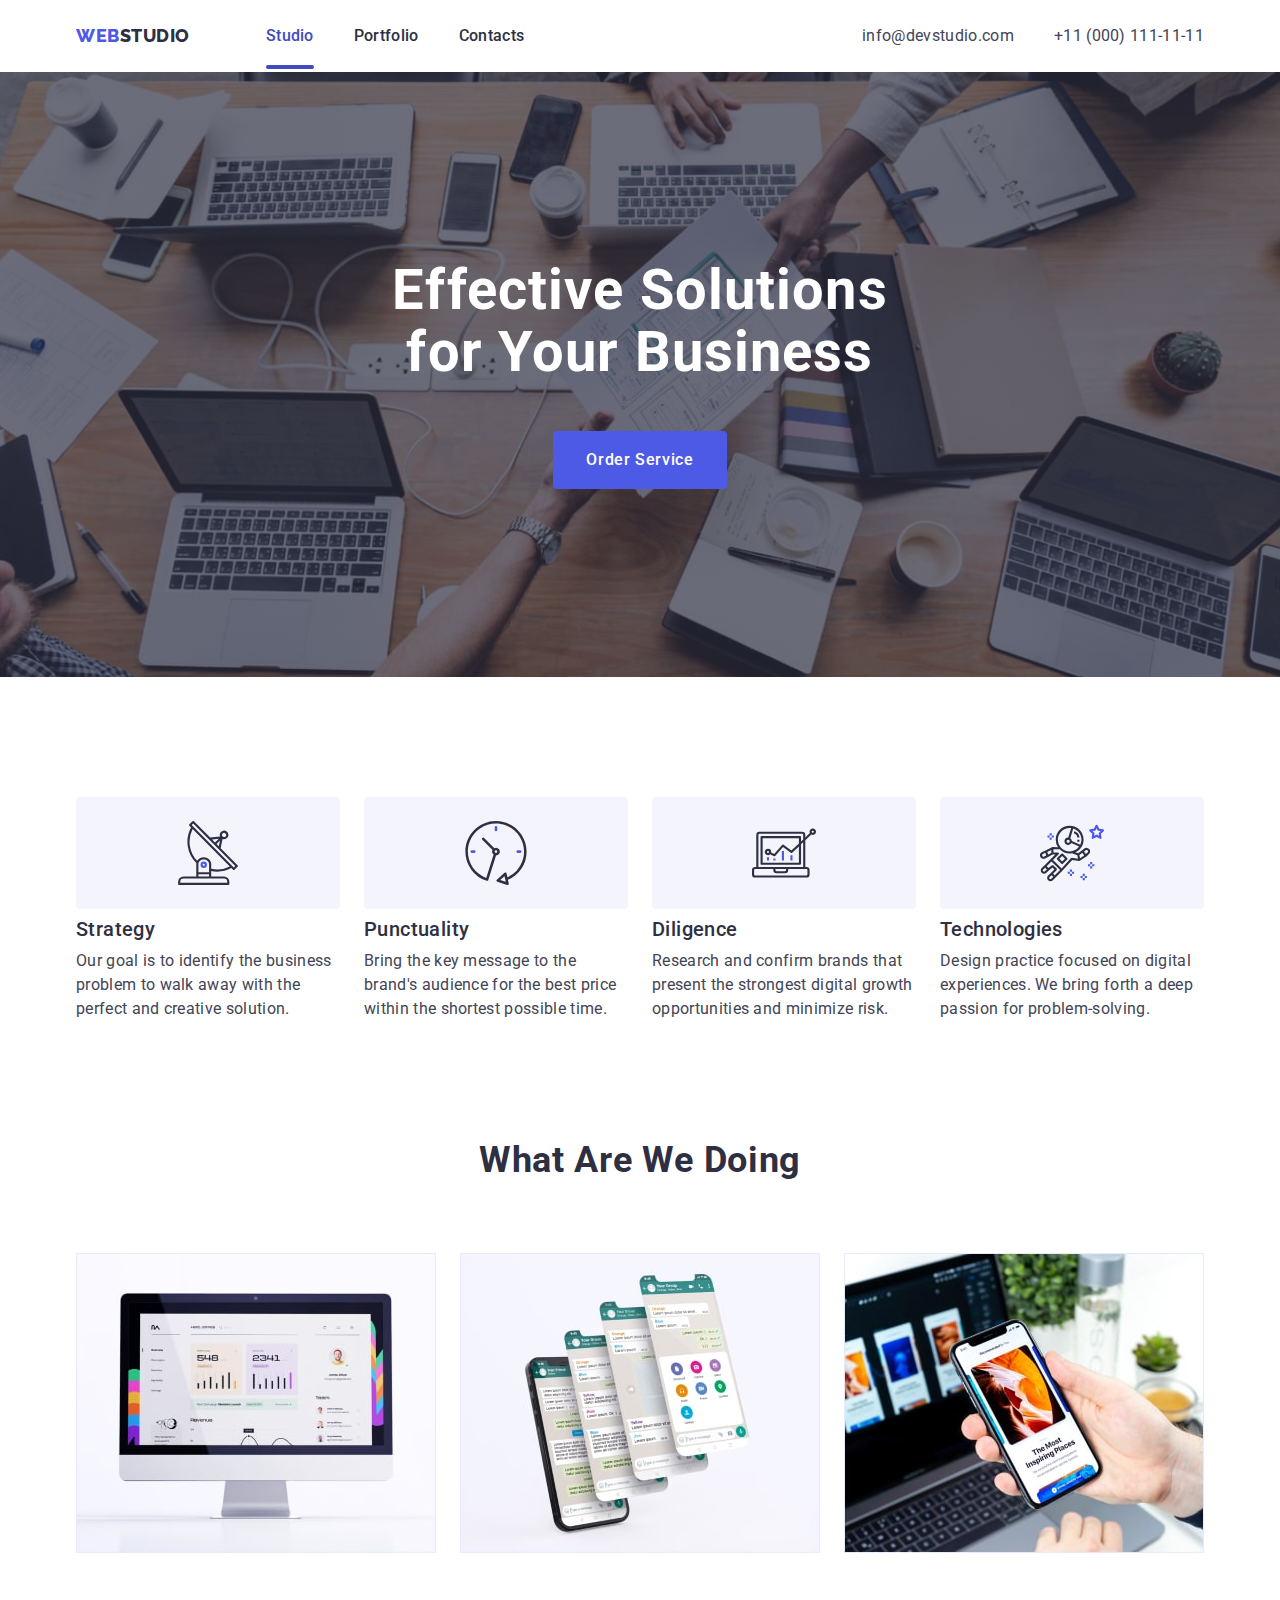
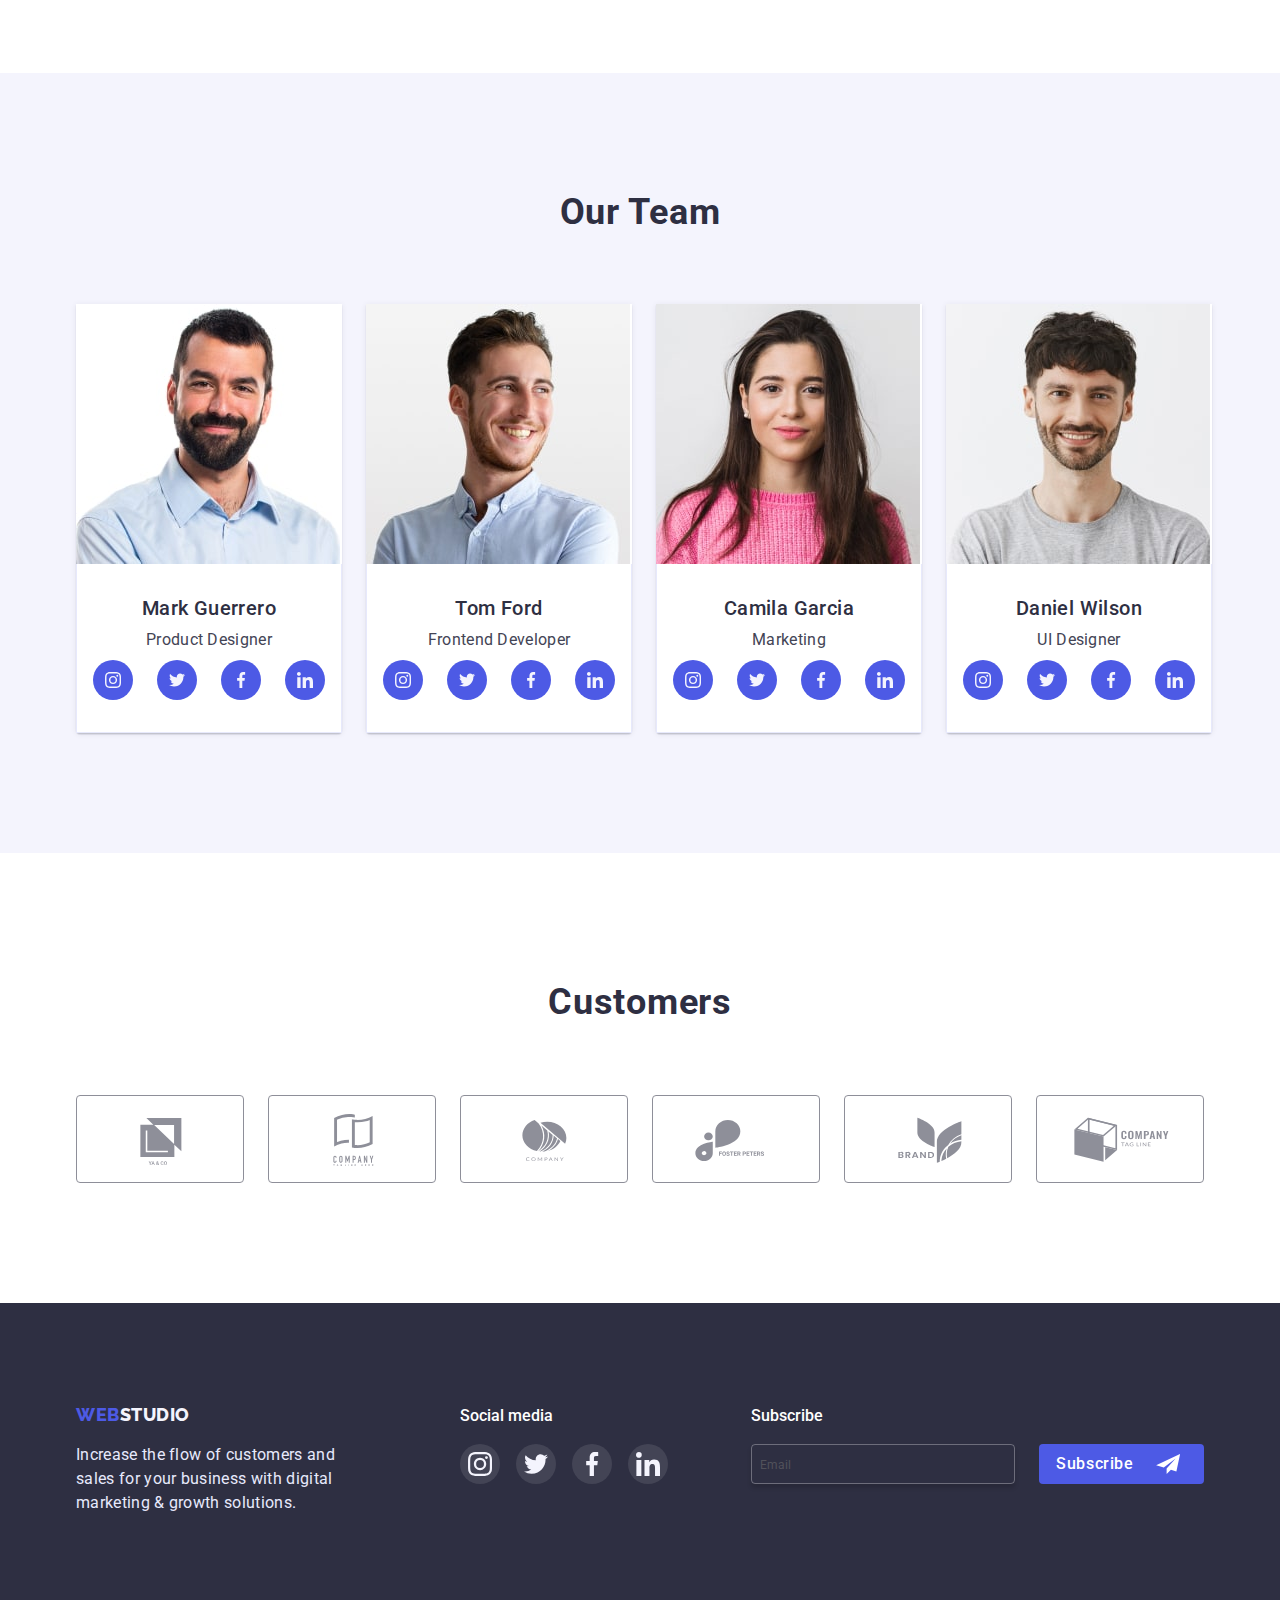
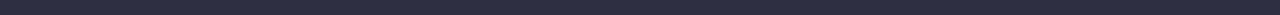
==== index.html @ d361cf0e "changes" ====
<!DOCTYPE html>
<html lang="en">
  <head>
    <meta charset="UTF-8" />
    <meta http-equiv="X-UA-Compatible" content="IE=edge" />
    <meta name="viewport" content="width=device-width, initial-scale=1.0" />
    <title>WEBSTUDIO</title>
    <link rel="preconnect" href="https://fonts.googleapis.com" />
    <link rel="preconnect" href="https://fonts.gstatic.com" crossorigin />
    <link
      href="https://fonts.googleapis.com/css2?family=Raleway:wght@800&family=Roboto:wght@400;500;700;900&display=swap"
      rel="stylesheet"
    />
    <link
      rel="stylesheet"
      href="https://cdnjs.cloudflare.com/ajax/libs/modern-normalize/1.1.0/modern-normalize.min.css"
    />
    <link rel="stylesheet" href="./css/styles.css" />
  </head>
  <body>
    <!-- Header -->
    <header class="header">
      <div class="container flexnav">
        <nav class="navigation flexnav">
          <a href="./index.html" class="logo link"
            >Web<span class="accent-head"> STUDIO</span></a
          >
          <ul class="header-list list flexnav">
            <li><a href="" class="nav-link link curent">Studio</a></li>
            <li>
              <a href="./portfolio.html" class="nav-link link">Portfolio</a>
            </li>
            <li><a href="" class="nav-link link">Contacts</a></li>
          </ul>
        </nav>
        <address class="adress">
          <ul class="adress-list list flexnav">
            <li>
              <a href="mailto:info@devstudio.com" class="adress-link link"
                >info@devstudio.com</a
              >
            </li>
            <li>
              <a href="tel:+110001111111" class="adress-link link"
                >+11 (000) 111-11-11</a
              >
            </li>
          </ul>
        </address>
      </div>
    </header>
    <main>
      <!-- Section 1 -->
      <section class="hero-section">
        <div class="container">
          <h1 class="hero-title">Effective Solutions for Your Business</h1>
          <button type="button" class="button" data-modal-open>
            Order Service
          </button>
        </div>
      </section>
      <!-- Section 2 -->
      <section class="feature-section">
        <div class="container">
          <h2 class="visually-hidden">Principles</h2>
          <ul class="list features-list">
            <li class="feature-items">
              <div class="feauter-item-box">
                <svg class="feature-icon" width="64" height="64">
                  <use href="./images/icons-set.svg#icon-antenna-1"></use>
                </svg>
              </div>
              <h3 class="title">Strategy</h3>
              <p class="main-text">
                Our goal is to identify the business problem to walk away with
                the perfect and creative solution.
              </p>
            </li>
            <li class="feature-items">
              <div class="feauter-item-box">
                <svg class="feature-icon" width="64" height="64">
                  <use href="./images/icons-set.svg#icon-clock-1"></use>
                </svg>
              </div>
              <h3 class="title">Punctuality</h3>
              <p class="main-text">
                Bring the key message to the brand's audience for the best price
                within the shortest possible time.
              </p>
            </li>
            <li class="feature-items">
              <div class="feauter-item-box">
                <svg class="feature-icon" width="64" height="64">
                  <use href="./images/icons-set.svg#icon-diagram-1"></use>
                </svg>
              </div>
              <h3 class="title">Diligence</h3>
              <p class="main-text">
                Research and confirm brands that present the strongest digital
                growth opportunities and minimize risk.
              </p>
            </li>
            <li class="feature-items">
              <div class="feauter-item-box">
                <svg class="feature-icon" width="64" height="64">
                  <use href="./images/icons-set.svg#icon-astronaut-1"></use>
                </svg>
              </div>
              <h3 class="title">Technologies</h3>
              <p class="main-text">
                Design practice focused on digital experiences. We bring forth a
                deep passion for problem-solving.
              </p>
            </li>
          </ul>
        </div>
      </section>
      <!-- Section 3 -->
      <section class="doing-section">
        <div class="container">
          <h2 class="section-title">What are we doing</h2>
          <ul class="list doing">
            <li class="doing-items">
              <img src="./images/img-1-min.jpg" alt="Example-1" width="360" />
            </li>
            <li class="doing-items">
              <img src="./images/img-2-min.jpg" alt="Example-2" width="360" />
            </li>
            <li class="doing-items">
              <img src="./images/img-3-min.jpg" alt="Example-3" width="360" />
            </li>
          </ul>
        </div>
      </section>
      <!-- Section 4 -->
      <section class="our-team-section">
        <div class="container">
          <h2 class="section-title">Our Team</h2>
          <ul class="list our-team">
            <li class="our-team-list">
              <img
                src="./images/img-4-min.jpg"
                alt="Person-1"
                width="264"
                height="260"
              />
              <div class="cards-same">
                <h3 class="our-team-title">Mark Guerrero</h3>
                <p class="our-team-text">Product Designer</p>
                <ul class="our-soc-list list">
                  <li class="our-soc-item">
                    <a href="" class="our-soc-link link"
                      ><svg class="our-soc-icon" width="16" height="16">
                        <use
                          href="./images/icons.svg#icon-instagram"
                        ></use></svg
                    ></a>
                  </li>
                  <li class="our-soc-item">
                    <a href="" class="our-soc-link link"
                      ><svg class="our-soc-icon" width="16" height="16">
                        <use href="./images/icons.svg#icon-twitter"></use></svg
                    ></a>
                  </li>
                  <li class="our-soc-item">
                    <a href="" class="our-soc-link link"
                      ><svg class="our-soc-icon" width="16" height="16">
                        <use href="./images/icons.svg#icon-facebook"></use></svg
                    ></a>
                  </li>
                  <li class="our-soc-item">
                    <a href="" class="our-soc-link link"
                      ><svg class="our-soc-icon" width="16" height="16">
                        <use href="./images/icons.svg#icon-linkedin"></use></svg
                    ></a>
                  </li>
                </ul>
              </div>
            </li>
            <li class="our-team-list">
              <img
                src="./images/img-5-min.jpg"
                alt="Person-2"
                width="264"
                height="260"
              />
              <div class="cards-same">
                <h3 class="our-team-title">Tom Ford</h3>
                <p class="our-team-text">Frontend Developer</p>
                <ul class="our-soc-list list">
                  <li class="our-soc-item">
                    <a href="" class="our-soc-link link"
                      ><svg class="our-soc-icon" width="16" height="16">
                        <use
                          href="./images/icons.svg#icon-instagram"
                        ></use></svg
                    ></a>
                  </li>
                  <li class="our-soc-item">
                    <a href="" class="our-soc-link link"
                      ><svg class="our-soc-icon" width="16" height="16">
                        <use href="./images/icons.svg#icon-twitter"></use></svg
                    ></a>
                  </li>
                  <li class="our-soc-item">
                    <a href="" class="our-soc-link link"
                      ><svg class="our-soc-icon" width="16" height="16">
                        <use href="./images/icons.svg#icon-facebook"></use></svg
                    ></a>
                  </li>
                  <li class="our-soc-item">
                    <a href="" class="our-soc-link link"
                      ><svg class="our-soc-icon" width="16" height="16">
                        <use href="./images/icons.svg#icon-linkedin"></use></svg
                    ></a>
                  </li>
                </ul>
              </div>
            </li>
            <li class="our-team-list">
              <img
                src="./images/img-6-min.jpg"
                alt="Person-3"
                width="264"
                height="260"
              />
              <div class="cards-same">
                <h3 class="our-team-title">Camila Garcia</h3>
                <p class="our-team-text">Marketing</p>
                <ul class="our-soc-list list">
                  <li class="our-soc-item">
                    <a href="" class="our-soc-link link"
                      ><svg class="our-soc-icon" width="16" height="16">
                        <use
                          href="./images/icons.svg#icon-instagram"
                        ></use></svg
                    ></a>
                  </li>
                  <li class="our-soc-item">
                    <a href="" class="our-soc-link link"
                      ><svg class="our-soc-icon" width="16" height="16">
                        <use href="./images/icons.svg#icon-twitter"></use></svg
                    ></a>
                  </li>
                  <li class="our-soc-item">
                    <a href="" class="our-soc-link link"
                      ><svg class="our-soc-icon" width="16" height="16">
                        <use href="./images/icons.svg#icon-facebook"></use></svg
                    ></a>
                  </li>
                  <li class="our-soc-item">
                    <a href="" class="our-soc-link link"
                      ><svg class="our-soc-icon" width="16" height="16">
                        <use href="./images/icons.svg#icon-linkedin"></use></svg
                    ></a>
                  </li>
                </ul>
              </div>
            </li>
            <li class="our-team-list">
              <img
                src="./images/img-7-min.jpg"
                alt="Person-4"
                width="264"
                height="260"
              />
              <div class="cards-same">
                <h3 class="our-team-title">Daniel Wilson</h3>
                <p class="our-team-text">UI Designer</p>
                <ul class="our-soc-list list">
                  <li class="our-soc-item">
                    <a href="" class="our-soc-link link"
                      ><svg class="our-soc-icon" width="16" height="16">
                        <use
                          href="./images/icons.svg#icon-instagram"
                        ></use></svg
                    ></a>
                  </li>
                  <li class="our-soc-item">
                    <a href="" class="our-soc-link link"
                      ><svg class="our-soc-icon" width="16" height="16">
                        <use href="./images/icons.svg#icon-twitter"></use></svg
                    ></a>
                  </li>
                  <li class="our-soc-item">
                    <a href="" class="our-soc-link link"
                      ><svg class="our-soc-icon" width="16" height="16">
                        <use href="./images/icons.svg#icon-facebook"></use></svg
                    ></a>
                  </li>
                  <li class="our-soc-item">
                    <a href="" class="our-soc-link link"
                      ><svg class="our-soc-icon" width="16" height="16">
                        <use href="./images/icons.svg#icon-linkedin"></use></svg
                    ></a>
                  </li>
                </ul>
              </div>
            </li>
          </ul>
        </div>
      </section>
      <!-- Section 5 -->
      <section class="customers-section">
        <div class="container">
          <h2 class="section-title">Customers</h2>
          <ul class="custom-list list">
            <li class="custom-item">
              <a href="" class="custom-link link">
                <svg class="custom-icon" width="104" height="56">
                  <use href="./images/customers.svg#icon-client1"></use>
                </svg>
              </a>
            </li>
            <li class="custom-item">
              <a href="" class="custom-link link">
                <svg class="custom-icon" width="104" height="56">
                  <use href="./images/customers.svg#icon-client2"></use>
                </svg>
              </a>
            </li>
            <li class="custom-item">
              <a href="" class="custom-link link">
                <svg class="custom-icon" width="104" height="56">
                  <use href="./images/customers.svg#icon-client3"></use>
                </svg>
              </a>
            </li>
            <li class="custom-item">
              <a href="" class="custom-link link">
                <svg class="custom-icon" width="104" height="56">
                  <use href="./images/customers.svg#icon-client4"></use>
                </svg>
              </a>
            </li>
            <li class="custom-item">
              <a href="" class="custom-link link">
                <svg class="custom-icon" width="104" height="56">
                  <use href="./images/customers.svg#icon-client5"></use>
                </svg>
              </a>
            </li>
            <li class="custom-item">
              <a href="" class="custom-link link">
                <svg class="custom-icon" width="104" height="56">
                  <use href="./images/customers.svg#icon-client6"></use>
                </svg>
              </a>
            </li>
          </ul>
        </div>
      </section>
    </main>
    <!-- Footer -->
    <footer class="footer">
      <div class="container f-soc-logo">
        <div class="f-container">
          <a href="./index.html" class="link f-logo"
            >Web<span class="accent-foot"> STUDIO</span></a
          >
          <p class="f-text">
            Increase the flow of customers and sales for your business with
            digital marketing & growth solutions.
          </p>
        </div>
        <div class="soc-container">
          <h2 class="f-soc-title">Social media</h2>
          <ul class="soc-list list">
            <li class="soc-list-item">
              <a href="" class="soc-link link"
                ><svg class="soc-list-icon" width="24" height="24">
                  <use href="./images/icons.svg#icon-instagram"></use></svg
              ></a>
            </li>
            <li class="soc-list-item">
              <a href="" class="soc-link link">
                <svg class="soc-list-icon" width="24" height="24">
                  <use href="./images/icons.svg#icon-twitter"></use></svg
              ></a>
            </li>
            <li class="soc-list-item">
              <a href="" class="soc-link link">
                <svg class="soc-list-icon" width="24" height="24">
                  <use href="./images/icons.svg#icon-facebook"></use></svg
              ></a>
            </li>
            <li class="soc-list-item">
              <a href="" class="soc-link link">
                <svg class="soc-list-icon" width="24" height="24">
                  <use href="./images/icons.svg#icon-linkedin"></use></svg
              ></a>
            </li>
          </ul>
        </div>
        <div class="f-form-all">
          <p class="f-soc-title">Subscribe</p>
          <form class="f-form">
            <div class="f-field">
              <input
                type="text"
                name="email"
                class="f-input"
                placeholder="Email"
              />
              <button type="submit" class="button f-button">Subscribe</button>
              <svg width="24" height="20" class="f-form-icon">
                <use href="./images/icons-set.svg#icon-icon-send-1"></use>
              </svg>
            </div>
          </form>
        </div>
      </div>
    </footer>
    <div class="backdrop is-hidden" data-modal>
      <div class="modal">
        <button type="button" class="modal-close" data-modal-close>
          <svg class="modal-icon" width="8" height="8">
            <use href="./images/modal.svg#icon-Vector-1-1"></use>
          </svg>
        </button>
        <p class="modal-title">Leave your contacts and we will call you back</p>
        <form class="modal-form">
          <div class="label-field">
            <label class="input-text" for="user-name">Name</label>
            <div class="input-wrap">
              <input
                type="text"
                name="user-name"
                id="user-name"
                class="modal-input"
              />
              <svg class="input-icon" width="18" height="18">
                <use
                  href="./images/icons-set.svg#icon-person-black-18dp-1"
                ></use>
              </svg>
            </div>
          </div>
          <div class="label-field">
            <label class="input-text" for="user-tel">Phone</label>
          </div>
          <div class="input-wrap">
            <input
              type="tel"
              name="user-tel"
              id="user-tel"
              class="modal-input"
            />
            <svg class="input-icon" width="18" height="24">
              <use href="./images/icons-set.svg#icon-phone-black-18dp-1"></use>
            </svg>
          </div>
          <div class="label-field">
            <label class="input-text" for="user-email">Email</label>
            <div class="input-wrap">
              <input
                type="email"
                name="user-email"
                id="user-email"
                class="modal-input"
              />
              <svg class="input-icon" width="18" height="24">
                <use
                  href="./images/icons-set.svg#icon-email-black-18dp-1"
                ></use>
              </svg>
            </div>
          </div>
          <div class="label-field">
            <label class="input-text" for="user-comment">Comment</label>
            <textarea
              name="user-comment"
              id="user-comment"
              placeholder="Text input"
              class="modal-comment"
            ></textarea>
          </div>
          <div class="label-field">
            <input type="checkbox visually-hidden" id="polyci" />
            <label for="polyci" class="input-text">
              <span
                ><svg class="check-icon" width="10" height="8">
                  <use href="./images/icons-set.svg#icon-Vector-1"></use></svg
              ></span>
              I accept the terms and conditions of the <span clas="blue-policy">Privacy Policy</span></label
            >
          </div>
          <button type="submit" class="button button-send">Send</button>
        </form>
      </div>
    </div>
    <script src="./js/modal.js"></script>
  </body>
</html>
---- css/styles.css ----
:root {
  --primary-text-color: #434455;
  --secondary-text-color: #2e2f42;
  --first-accent-color: #4d5ae5;
  --second-accent-color: #f4f4fd;
  --hero-color: #ffffff;
  --text-color: #e7e9fc;
  --color-active: #404bbf;
  --l-gra: linear-gradient(rgba(46, 47, 66, 0.7), rgba(46, 47, 66, 0.7));
  --border-color: #8e8f99;
  --activ-var-two: #37d0aa;
  --time: 250ms cubic-bezier(0.4, 0, 0.2, 1);
}

*,
*::before,
*::after {
  box-sizing: border-box;
}

h1,
h2,
h3,
h4,
h5,
h6,
p {
  margin: 0;
}

ul {
  margin: 0;
  padding: 0;
}

img {
  display: block;
  max-width: 100%;
  height: auto;
}

.container {
  max-width: 1158px;
  padding: 0 15px;
  margin: 0 auto;
}
/* section padding */

.hero-section {
  max-width: 1440px;
  margin-left: auto;
  margin-right: auto;
  padding-top: 188px;
  padding-bottom: 188px;

  background-image: var(--l-gra), url(../images/people-office\ 1.jpg);
  background-repeat: no-repeat;
  background-position: center;
  background-size: cover;
}
.feature-section {
  padding: 120px 0;
}

.our-team-section {
  background-color: var(--second-accent-color);
  padding: 120px 0;
}

.doing-section {
  padding-bottom: 120px;
}

.doing-items {
  margin-right: 24px;
}
.doing-items:last-child {
  margin-right: 0;
}

body {
  background-color: var(--hero-color);
  color: var(--primary-text-color);
  font-family: "Roboto", sans-serif;
  font-size: 16px;
  margin: 0;
}
.logo,
.nav-link,
.adress-link {
  padding: 24px 0;
}
/* Logotypy */
.logo {
  margin-right: 76px;
  font-family: "Raleway", sans-serif;
  font-weight: 800;
  font-size: 18px;
  line-height: 1.33;
  display: flex;
  align-items: center;
  letter-spacing: 0.03em;
  text-transform: uppercase;
  color: var(--first-accent-color);
}

.f-logo {
  margin-bottom: 16px;
  font-family: "Raleway";
  font-weight: 800;
  font-size: 18px;
  line-height: 1.33;
  display: flex;
  align-items: center;
  letter-spacing: 0.03em;
  text-transform: uppercase;
  color: var(--first-accent-color);
}

.accent-head {
  color: var(--secondary-text-color);
}

.accent-foot {
  color: var(--second-accent-color);
}

/* Zagalni malashtuvannja */
.link {
  text-decoration: none;
}
.list {
  padding: 0;
  margin: 0;
  list-style: none;
}

/* Navigacija */
.flexnav {
  display: flex;
  align-items: center;
}
.navigation {
  align-items: center;
}
.nav-link {
  font-weight: 500;
  line-height: 1.5;
  letter-spacing: 0.02em;
  color: var(--secondary-text-color);
}
.nav-link.link:hover,
.nav-link.link:focus,
.nav-link.link:active,
.nav-link.curent {
  color: var(--color-active);
  transition: color var(--time);
}

.nav-link.link.curent {
  position: relative;
}

.nav-link.link.curent::after {
  content: "";
  position: absolute;
  width: 100%;
  height: 4px;
  border-radius: 2px;
  left: 0;
  bottom: 0;
  display: block;
  background-color: var(--color-active);
}
.adress {
  margin-left: auto;
}
.adress-link {
  font-style: normal;
  line-height: 1.5;
  letter-spacing: 0.02em;
  color: var(--primary-text-color);
}

.adress-link.link:hover,
.adress-link.link:focus {
  color: var(--color-active);
  transition: color var(--time);
}
.header-list,
.adress-list {
  gap: 40px;
}

/* first section */
.hero-section {
  background-color: var(--secondary-text-color);
  text-align: center;
}

.hero-title {
  max-width: 496px;
  margin-bottom: 48px;
  font-weight: 700;
  font-size: 56px;
  line-height: 1.1;
  margin-left: auto;
  margin-right: auto;

  letter-spacing: 0.02em;
  color: var(--hero-color);
}
.features-list {
  display: flex;
}
.feature-items {
  margin-right: 24px;
  width: 264px;
}
.feature-items:last-child {
  margin-right: 0;
}

.feauter-item-box {
  display: flex;
  justify-content: center;
  align-items: center;
  width: 264px;
  height: 112px;
  margin-bottom: 8px;

  background-color: var(--second-accent-color);
  border-radius: 4px;
}

.our-team,
.doing {
  display: flex;
  text-align: center;
}

/* Buttons */
.button,
.button.button-portfolio {
  border-radius: 4px;
  display: inline-block;
  text-align: center;

  font-weight: 500;
  line-height: 1.5;
  letter-spacing: 0.04em;
}

.button-list {
  display: flex;
  justify-content: center;
  gap: 24px;
  margin: 72px 0;
}

.button {
  min-width: 169px;
  padding: 16px 32px;
  color: var(--hero-color);
  background-color: var(--first-accent-color);
  border: 1px solid transparent;

  cursor: pointer;
}
.button-portfolio {
  min-width: 69px;
  padding: 12px 24px;
  color: var(--first-accent-color);
  background-color: var(--second-accent-color);
  border: 1px solid var(--text-color);
}
.button:hover,
.button-portfolio:hover {
  background-color: var(--color-active);
  color: var(--hero-color);
  box-shadow: 0 4px 4px rgba(0, 0, 0, 0.15);
  transition: color var(--time);
  transition: background-color var(--time);
  transition: box-shadow var(--time);
}

/* Second section */
.visually-hidden {
  position: absolute;
  white-space: nowrap;
  width: 1px;
  height: 1px;
  overflow: hidden;
  border: 0;
  padding: 0;
  clip: rect(0 0 0 0);
  clip-path: inset(50%);
  margin: -1px;
}

.title {
  margin-bottom: 8px;
  font-weight: 500;
  font-size: 20px;
  line-height: 1.2;
  letter-spacing: 0.02em;
  color: var(--secondary-text-color);
}

.main-text {
  letter-spacing: 0.02em;
  line-height: 1.5;
}
/* Section titles h2 */
.section-title {
  text-align: center;
  margin-bottom: 72px;
  font-size: 36px;
  line-height: 1.1;
  letter-spacing: 0.02em;
  text-transform: capitalize;
  color: var(--secondary-text-color);
}

/* Section Our team */

.our-team-title {
  margin-bottom: 8px;
  font-weight: 500;
  font-size: 20px;
  line-height: 1.2;
  letter-spacing: 0.02em;
  color: var(--secondary-text-color);
}

.our-team-text {
  line-height: 1.5;
  letter-spacing: 0.02em;
  margin-bottom: 8px;
  color: var(--primary-text-color);
}
.our-team-list {
  background-color: var(--hero-color);
  margin-right: 24px;
  box-shadow: 0px 1px 6px rgba(46, 47, 66, 0.08),
    0px 1px 1px rgba(46, 47, 66, 0.16), 0px 2px 1px rgba(46, 47, 66, 0.08);
  border-radius: 0px 0px 4px 4px;
}
.our-team-list:last-child {
  margin-right: 0;
}

.our-soc-list {
  display: flex;
  justify-content: center;
  gap: 24px;
}

.our-soc-item {
  width: 40px;
  height: 40px;
}
.our-soc-link {
  display: flex;
  justify-content: center;
  align-items: center;
  width: 100%;
  height: 100%;

  border-radius: 50%;
  background-color: var(--first-accent-color);
}
.our-soc-icon {
  fill: var(--second-accent-color);
}
.our-soc-link:is(:hover, :focus) {
  background-color: var(--color-active);
  transition: background-color var(--time);
}

/* footer */
.footer {
  background-color: var(--secondary-text-color);
  padding: 100px 0;
  max-width: 1440px;
  margin-left: auto;
  margin-right: auto;
}

.f-container {
  max-width: 264px;
}

.f-text {
  line-height: 1.5;
  letter-spacing: 0.02em;
  color: var(--text-color);
}

/* Footer media */
.f-soc-logo {
  display: flex;
  align-items: baseline;
}

.f-soc-title {
  font-weight: 500;
  font-size: 16px;
  color: rgba(255, 255, 255, 1);
  line-height: 1.5;
  margin-bottom: 16px;
}

.soc-container {
  width: 208px;
  height: 80px;
  margin-left: 120px;
}

.soc-list {
  display: flex;
  align-items: center;
  justify-content: center;
  gap: 16px;
}

.soc-link:is(:hover, :focus) {
  background-color: var(--activ-var-two);
  transition: background-color var(--time);
}
.soc-link {
  display: flex;
  justify-content: center;
  align-items: center;
  width: 100%;
  height: 100%;
  border-radius: 50%;
  background-color: rgba(255, 255, 255, 0.1);
}
.soc-list-item {
  width: 40px;
  height: 40px;
}
.soc-list-icon {
  fill: var(--second-accent-color);
}

/* portfolio-list */
.portfolio-list {
  display: flex;
  flex-wrap: wrap;
  column-gap: 24px;
  row-gap: 48px;
}
.card-set-link {
  display: block;
}
.card-set-link:is(:hover, :focus) {
  box-shadow: 0 1px 6px rgba(46, 47, 66, 0.08), 0 1px 1px rgba(46, 47, 66, 0.16),
    0 2px 1px rgba(46, 47, 66, 0.08);
  transition: box-shadow var(--time);
}
.card-set-link:is(:hover, :focus) .card-cover-text {
  transform: translateY(0);
}
.cards-same {
  padding: 32px 16px;
  border-bottom: 1px solid var(--text-color);
  border-left: 1px solid var(--text-color);
  border-right: 1px solid var(--text-color);
  transition: transform 250ms cubic-bezier(0.4, 0, 0.2, 1);
}
.button-nosection {
  padding: 72px 0;
}

.portfolio-section {
  padding-bottom: 120px;
}
.portfolio-navigation {
  border-bottom: 1px solid var(--text-color);
}
.portfolio-card-wrap {
  position: relative;
  overflow: hidden;
}

.card-cover-text {
  position: absolute;
  font-weight: 400;
  color: hsla(240, 69%, 97%, 1);
  line-height: 1.5;
  background-color: hsla(235, 75%, 60%, 1);
  height: 100%;
  top: 0;
  padding: 40px 32px 164px;
  transform: translateY(100%);
  transition-duration: 250ms;
  transition-timing-function: cubic-bezier(0.4, 0, 0.2, 1);
  overflow: auto;
}

/* Customers section 5 */
.customers-section {
  padding-top: 130px;
  padding-bottom: 120px;
}

.custom-list {
  display: flex;
  align-items: center;
  justify-content: center;
  gap: 24px;
}

.custom-item {
  height: 88px;
  width: 168px;
}

.custom-link {
  width: 100%;
  height: 100%;

  border: 1px solid var(--border-color);
  border-radius: 4px;

  display: flex;
  align-items: center;
  justify-content: center;
}
.custom-icon {
  fill: var(--border-color);
}
.custom-link:is(:hover, :focus) {
  border-color: var(--color-active);
  transition: border-color var(--time);
}
.custom-link:is(:hover, :focus) .custom-icon {
  fill: var(--color-active);
  transition: fill var(--time);
}

.backdrop {
  position: fixed;
  top: 0;
  width: 100%;
  height: 100%;
  background-color: hsla(237, 18%, 22%, 0.4);
  transition: opacity var(--time), visibility var(--time);
}

.modal {
  position: absolute;
  top: 50%;
  left: 50%;
  transform: translate(-50%, -50%) scale(1);

  width: 408px;
  min-height: 576px;
  background-color: #fcfcfc;
  box-shadow: 0 1px 1px rgba(0, 0, 0, 0.14), 0 1px 3px rgba(0, 0, 0, 0.12),
    0 2px 1px rgba(0, 0, 0, 0.2);
  border-radius: 4px;
  padding: 24px;
  transition: transform var(--time);
}
.backdrop.is-hidden .modal {
  transform: translate(-50%, -50%) scale(0);
}
.modal-close {
  width: 24px;
  height: 24px;
  border: 1px solid hsla(0, 0%, 0%, 0.1);
  border-radius: 50%;
  background-color: var(--text-color);
  display: flex;
  align-items: center;
  justify-content: center;
  margin-left: auto;
  margin-bottom: 24px;
}
.modal-close:is(:hover, :focus) {
  background-color: var(--color-active);
  cursor: pointer;
}
.modal-close:is(:hover, :focus) .modal-icon {
  fill: var(--hero-color);
}

.is-hidden {
  opacity: 0;
  visibility: hidden;
  pointer-events: none;
}
.modal-title {
  font-weight: 500;
  color: var(--secondary-text-color);
  text-align: center;
  margin-bottom: 16px;
}

.modal-input {
  width: 100%;
  height: 40px;
  background-color: transparent;
  border: 1px solid rgba(33, 33, 33, 0.2);
  border-radius: 4px;
  padding-left: 38px;
  outline: transparent;
}

.modal-comment::placeholder,
.f-input::placeholder {
  color: rgba(117, 117, 117, 0.5);
  font-size: 12px;
  font-weight: 400;
  line-height: 1.3;
}

.input-text {
  color: #8e8f99;
  line-height: 1.3;
  font-size: 12px;
  font-weight: 400;
  margin-bottom: 12px;
}

.label-field {
  margin-bottom: 8px;
}

.input-icon {
  position: absolute;
  top: 50%;
  left: 16px;
  transform: translateY(-50%);
}

.input-wrap {
  position: relative;
}
.modal-comment {
  width: 100%;
  height: 160px;
  padding: 8px 16px;
  background-color: transparent;
  border: 1px solid rgba(33, 33, 33, 0.2);
  border-radius: 4px;
  padding-left: 16px;
  outline: transparent;
  resize: none;
}

.f-form-icon {
  position: absolute;
  top: 50%;
  right: 24px;
  transform: translateY(-50%);
  margin-left: 16px;
}

.f-form-all {
  margin-left: auto;
}
.f-input {
  height: 40px;
  width: 264px;
  border: 1px solid rgba(255, 255, 255, 0.3);
  border-radius: 4px;
  background-color: transparent;
  padding: 16px 8px;
  box-shadow: 0 4px 4px rgba(0, 0, 0, 0.15);
  outline: none;
}
.f-button {
  min-width: 165px;
  height: 40px;
  padding: 0 16px;
  text-align: left;
}

.f-field {
  position: relative;
  display: flex;
  gap: 24px;
}

.f-input:focus-visible,
.modal-input:focus-visible,
.modal-comment:focus-visible:focus-visible {
  border-color: var(--first-accent-color);
  transition: border-color var(--time);
}

.modal-input:focus-visible .input-icon {
  fill: var(--first-accent-color);
  transition: fill var(--time);
}

.button-send {
  margin-left: auto;
  margin-right: auto;
}
.input-text span {
  width: 16px;
  height: 16px;
  border: 1.25px solid #2e2f42;
  border-radius: 2px;
  margin-right: 8px;
  display: flex;
  align-items: center;
  justify-content: center;
  fill: transparent;
}

.input-check:checked + .input-text span {
  background-color: var(--color-active);
  border: none;
  fill: var(--hero-color);
}

.blue-policy{color: var(--first-accent-color);
}
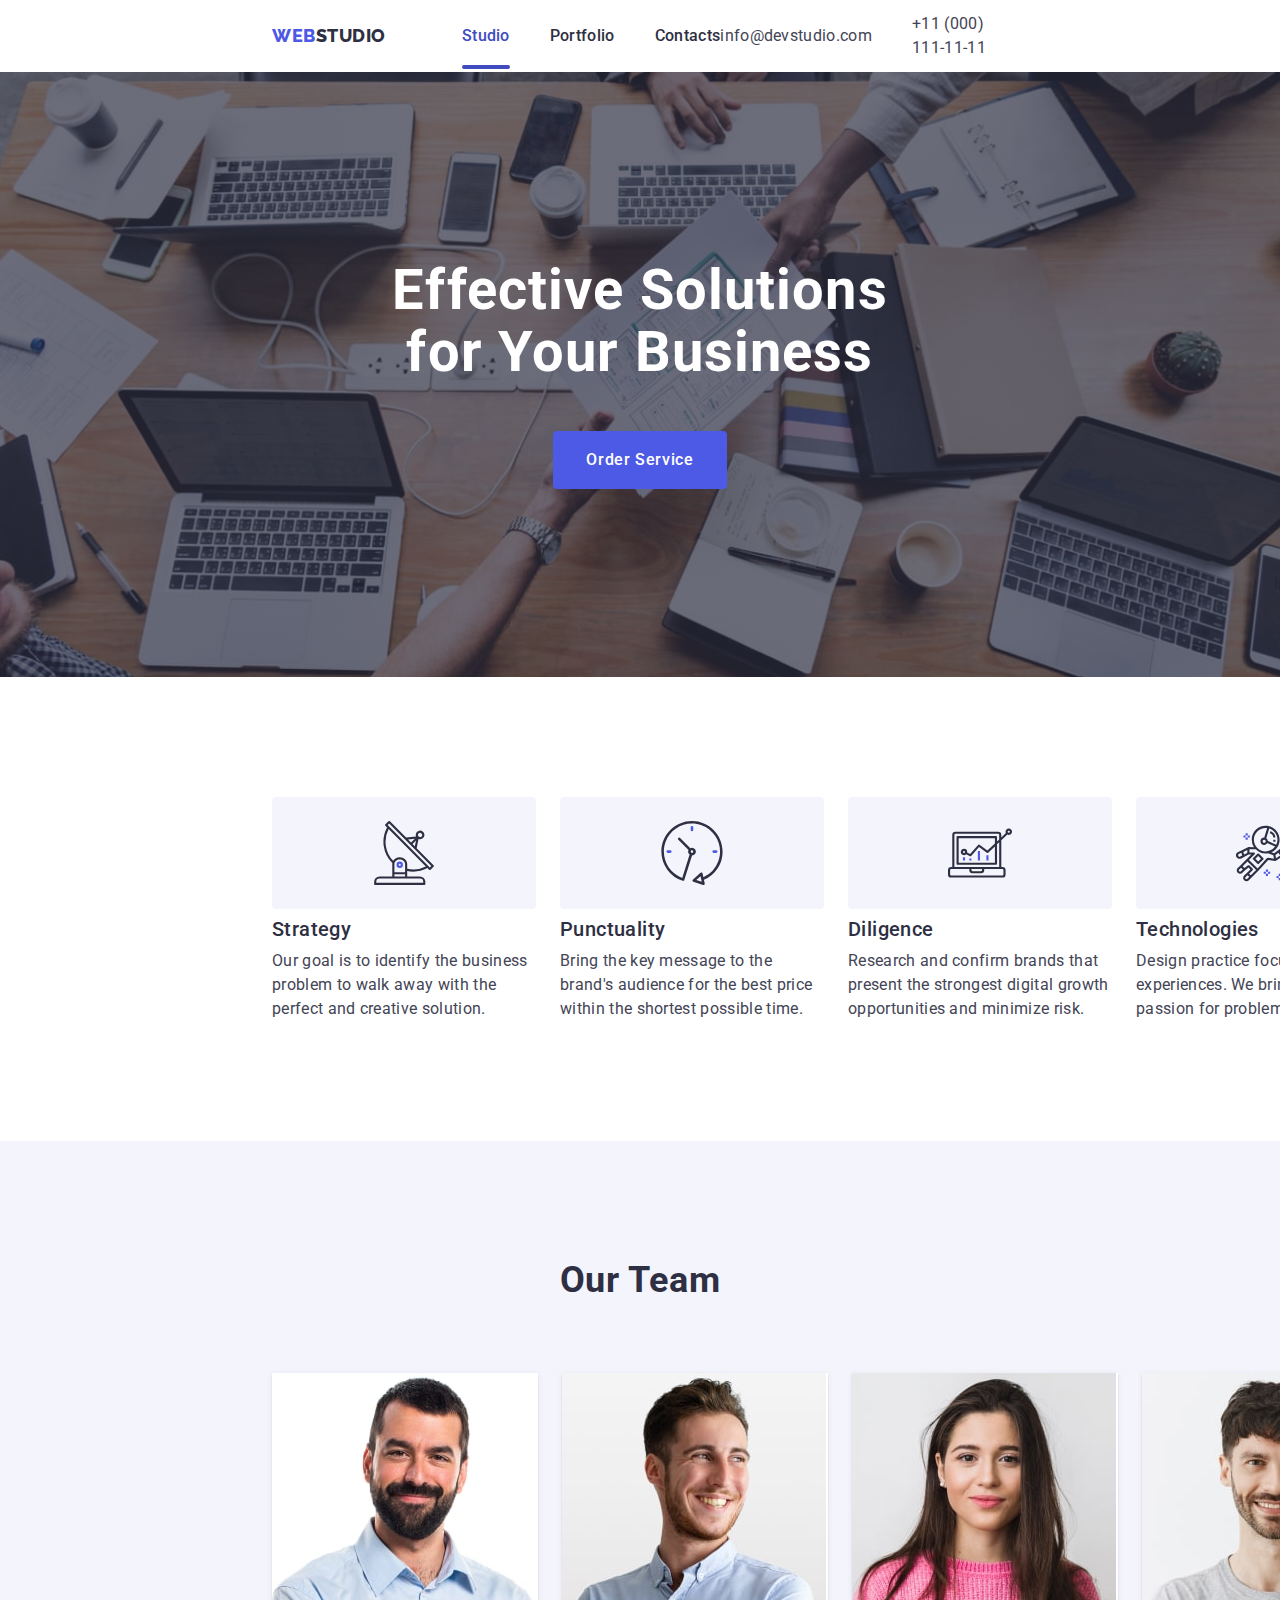
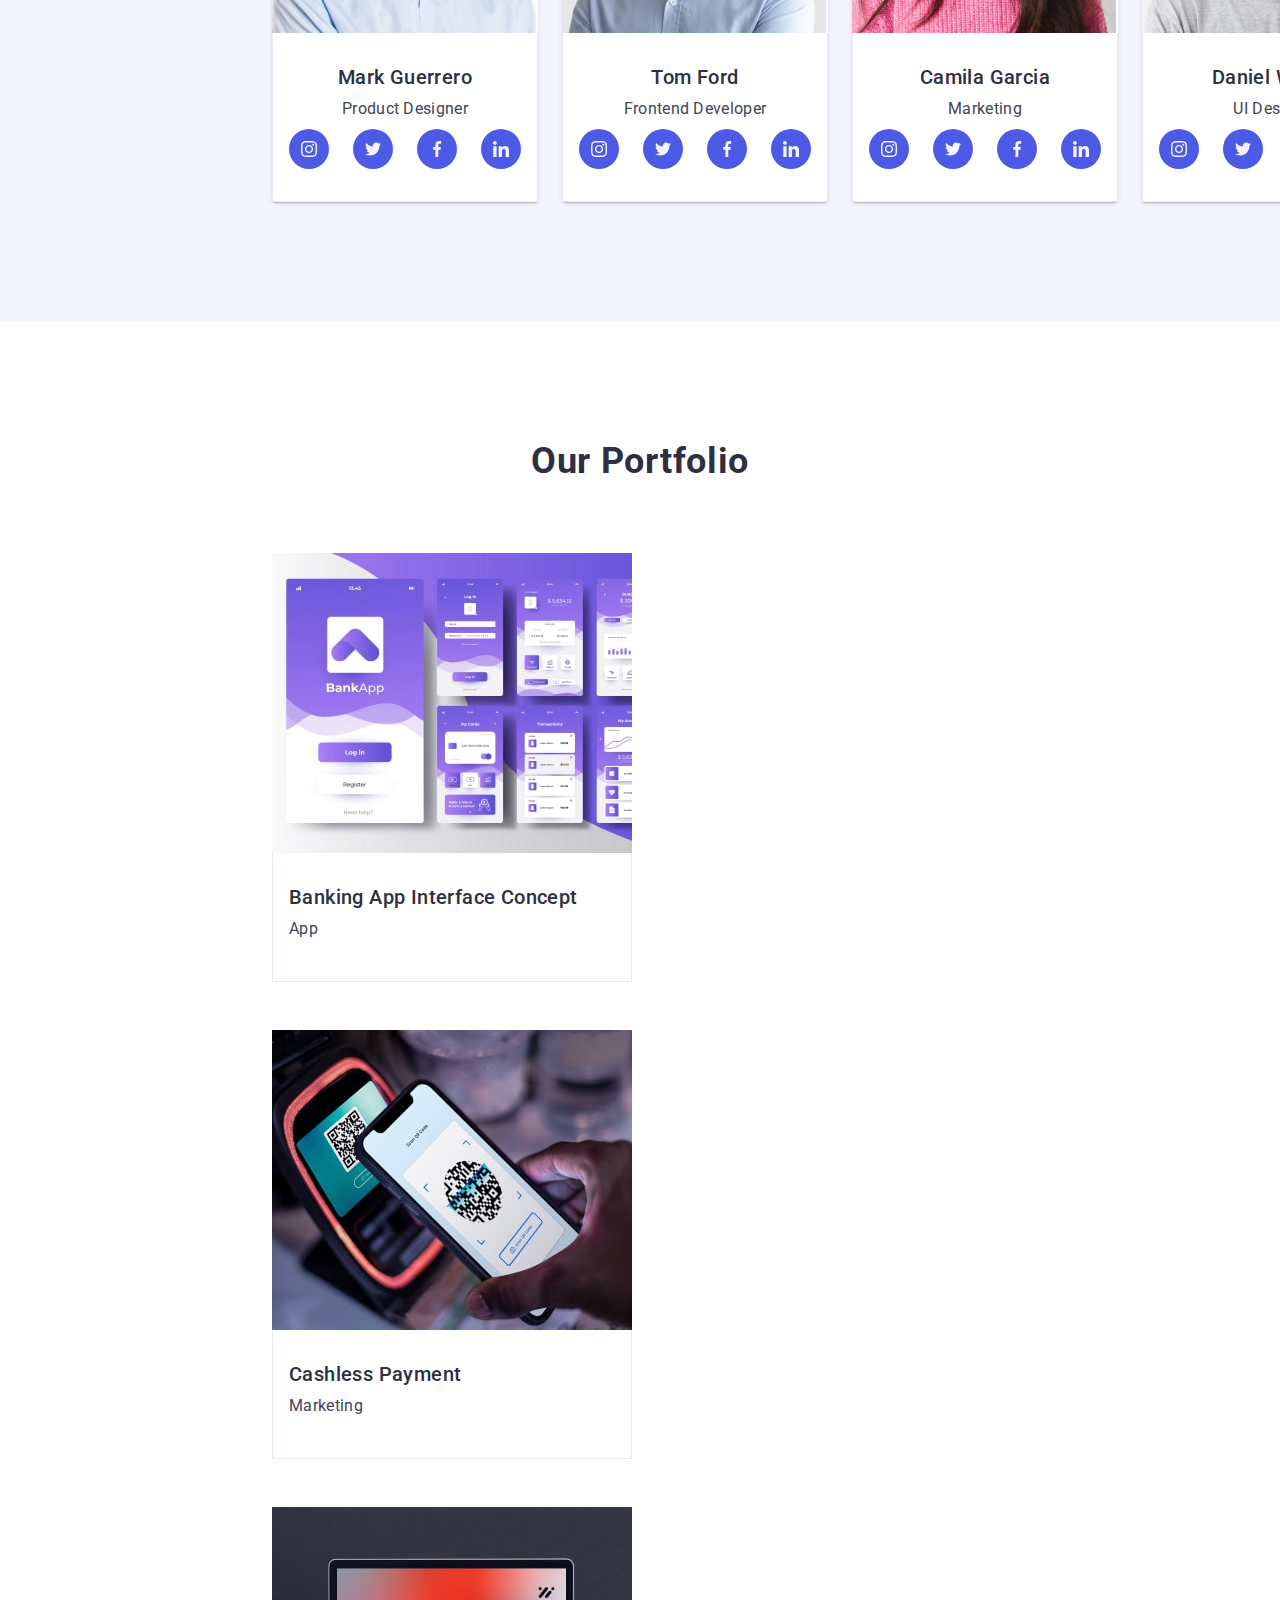
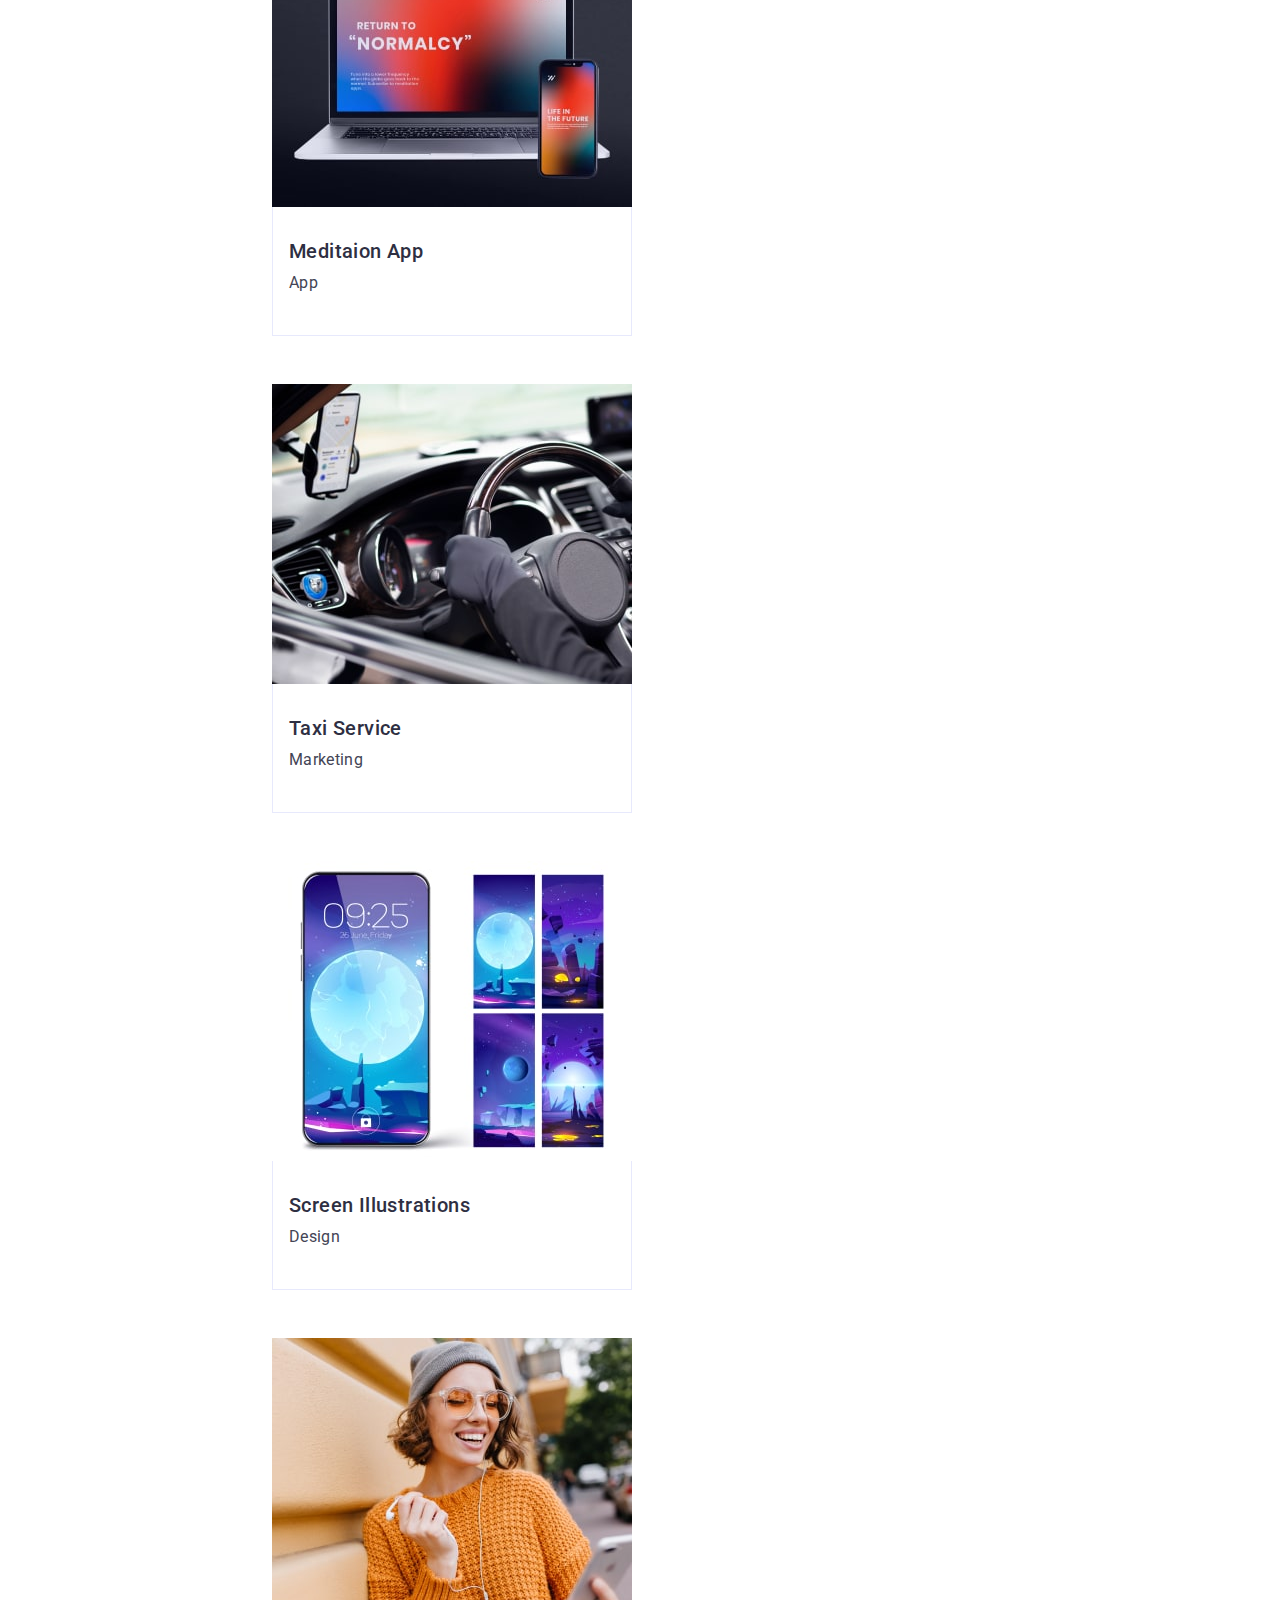
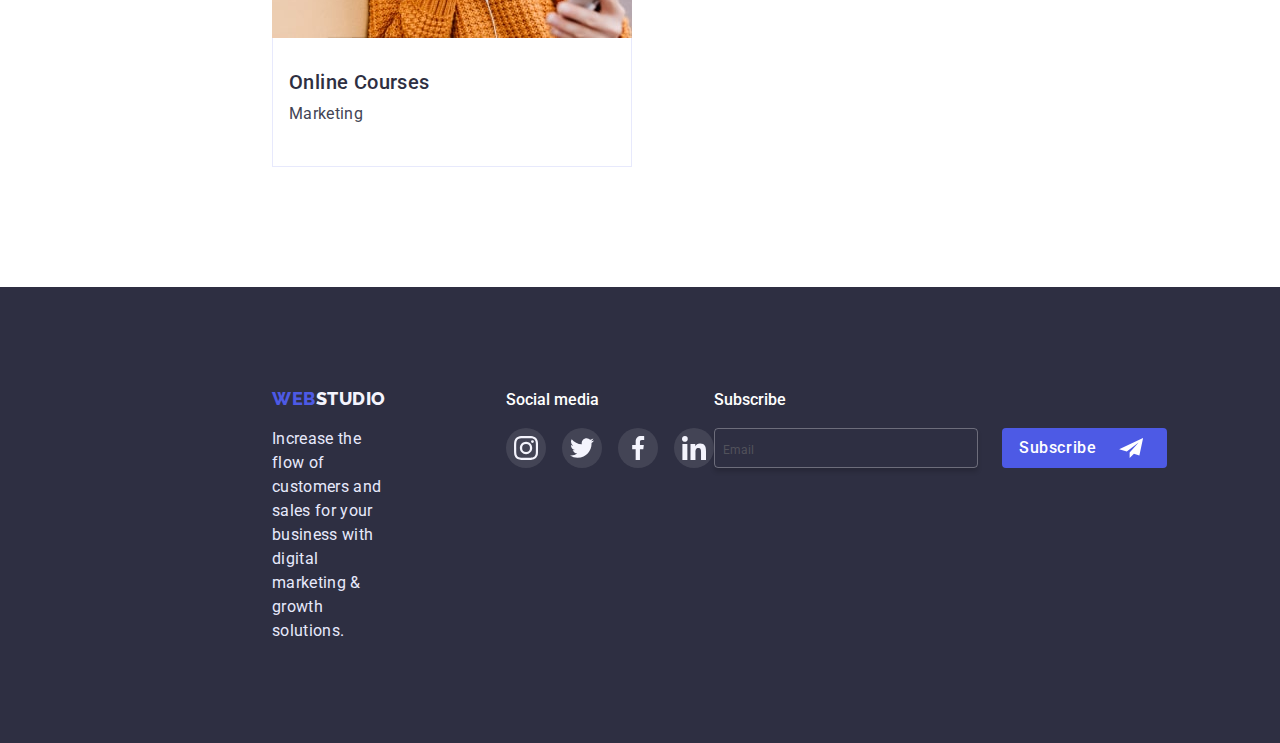
==== commit 65cefacd: "changes1" ====
--- a/index.html
+++ b/index.html
@@ -28,7 +28,7 @@
           <ul class="header-list list flexnav">
             <li><a href="" class="nav-link link curent">Studio</a></li>
             <li>
-              <a href="./portfolio.html" class="nav-link link">Portfolio</a>
+              <a href="" class="nav-link link">Portfolio</a>
             </li>
             <li><a href="" class="nav-link link">Contacts</a></li>
           </ul>
@@ -50,7 +50,7 @@
       </div>
     </header>
     <main>
-      <!-- Section 1 -->
+     <!-- Section 1 -->
       <section class="hero-section">
         <div class="container">
           <h1 class="hero-title">Effective Solutions for Your Business</h1>
@@ -115,23 +115,7 @@
           </ul>
         </div>
       </section>
-      <!-- Section 3 -->
-      <section class="doing-section">
-        <div class="container">
-          <h2 class="section-title">What are we doing</h2>
-          <ul class="list doing">
-            <li class="doing-items">
-              <img src="./images/img-1-min.jpg" alt="Example-1" width="360" />
-            </li>
-            <li class="doing-items">
-              <img src="./images/img-2-min.jpg" alt="Example-2" width="360" />
-            </li>
-            <li class="doing-items">
-              <img src="./images/img-3-min.jpg" alt="Example-3" width="360" />
-            </li>
-          </ul>
-        </div>
-      </section>
+
       <!-- Section 4 -->
       <section class="our-team-section">
         <div class="container">
@@ -301,51 +285,140 @@
         </div>
       </section>
       <!-- Section 5 -->
-      <section class="customers-section">
+      <section class="portfolio-section">
         <div class="container">
-          <h2 class="section-title">Customers</h2>
-          <ul class="custom-list list">
-            <li class="custom-item">
-              <a href="" class="custom-link link">
-                <svg class="custom-icon" width="104" height="56">
-                  <use href="./images/customers.svg#icon-client1"></use>
-                </svg>
-              </a>
-            </li>
-            <li class="custom-item">
-              <a href="" class="custom-link link">
-                <svg class="custom-icon" width="104" height="56">
-                  <use href="./images/customers.svg#icon-client2"></use>
-                </svg>
-              </a>
-            </li>
-            <li class="custom-item">
-              <a href="" class="custom-link link">
-                <svg class="custom-icon" width="104" height="56">
-                  <use href="./images/customers.svg#icon-client3"></use>
-                </svg>
-              </a>
-            </li>
-            <li class="custom-item">
-              <a href="" class="custom-link link">
-                <svg class="custom-icon" width="104" height="56">
-                  <use href="./images/customers.svg#icon-client4"></use>
-                </svg>
-              </a>
-            </li>
-            <li class="custom-item">
-              <a href="" class="custom-link link">
-                <svg class="custom-icon" width="104" height="56">
-                  <use href="./images/customers.svg#icon-client5"></use>
-                </svg>
-              </a>
-            </li>
-            <li class="custom-item">
-              <a href="" class="custom-link link">
-                <svg class="custom-icon" width="104" height="56">
-                  <use href="./images/customers.svg#icon-client6"></use>
-                </svg>
-              </a>
+          <h1 class="section-title">Our Portfolio</h1>
+          <ul class="list portfolio-list">
+            <li class="card-set">
+              <a href="" class="card-set-link link">
+                <div class="portfolio-card-wrap">
+                  <img
+                    src="./images/img-8-min.jpg"
+                    alt="Photo banking App"
+                    width="360"
+                    height="300"
+                  />
+                  <p class="card-cover-text">
+                    14 Stylish and User-Friendly App Design Concepts · Task
+                    Manager App · Calorie Tracker App · Exotic Fruit Ecommerce
+                    App · Cloud Storage App
+                  </p>
+                </div>
+
+                <div class="cards-same">
+                  <h2 class="our-team-title">Banking App Interface Concept</h2>
+                  <p class="our-team-text">App</p>
+                </div></a
+              >
+            </li>
+            <li class="card-set">
+              <a href="" class="card-set-link link">
+                <div class="portfolio-card-wrap">
+                  <img
+                    src="./images/img-9-min.jpg"
+                    alt="Photo payment"
+                    width="360"
+                    height="300"
+                  />
+                  <p class="card-cover-text">
+                    14 Stylish and User-Friendly App Design Concepts · Task
+                    Manager App · Calorie Tracker App · Exotic Fruit Ecommerce
+                    App · Cloud Storage App
+                  </p>
+                </div>
+                <div class="cards-same">
+                  <h2 class="our-team-title">Cashless Payment</h2>
+                  <p class="our-team-text">Marketing</p>
+                </div></a
+              >
+            </li>
+            <li class="card-set">
+              <a href="" class="card-set-link link">
+                <div class="portfolio-card-wrap">
+                  <img
+                    src="./images/img-10-min.jpg"
+                    alt="Photo Meditaion App"
+                    width="360"
+                    height="300"
+                  />
+                  <p class="card-cover-text">
+                    14 Stylish and User-Friendly App Design Concepts · Task
+                    Manager App · Calorie Tracker App · Exotic Fruit Ecommerce
+                    App · Cloud Storage App
+                  </p>
+                </div>
+
+                <div class="cards-same">
+                  <h2 class="our-team-title">Meditaion App</h2>
+                  <p class="our-team-text">App</p>
+                </div></a
+              >
+            </li>
+            <li class="card-set">
+              <a href="" class="card-set-link link">
+                <div class="portfolio-card-wrap">
+                  <img
+                    src="./images/img-11-min.jpg"
+                    alt="Photo taxi"
+                    width="360"
+                    height="300"
+                  />
+                  <p class="card-cover-text">
+                    14 Stylish and User-Friendly App Design Concepts · Task
+                    Manager App · Calorie Tracker App · Exotic Fruit Ecommerce
+                    App · Cloud Storage App
+                  </p>
+                </div>
+
+                <div class="cards-same">
+                  <h2 class="our-team-title">Taxi Service</h2>
+                  <p class="our-team-text">Marketing</p>
+                </div></a
+              >
+            </li>
+            <li class="card-set">
+              <a href="" class="card-set-link link">
+                <div class="portfolio-card-wrap">
+                  <img
+                    src="./images/img-12-min.jpg"
+                    alt="Photo screen"
+                    width="360"
+                    height="300"
+                  />
+                  <p class="card-cover-text">
+                    14 Stylish and User-Friendly App Design Concepts · Task
+                    Manager App · Calorie Tracker App · Exotic Fruit Ecommerce
+                    App · Cloud Storage App
+                  </p>
+                </div>
+
+                <div class="cards-same">
+                  <h2 class="our-team-title">Screen Illustrations</h2>
+                  <p class="our-team-text">Design</p>
+                </div></a
+              >
+            </li>
+            <li class="card-set">
+              <a href="" class="card-set-link link">
+                <div class="portfolio-card-wrap">
+                  <img
+                    src="./images/img-13-min.jpg"
+                    alt="Photo woman"
+                    width="360"
+                    height="300"
+                  />
+                  <p class="card-cover-text">
+                    14 Stylish and User-Friendly App Design Concepts · Task
+                    Manager App · Calorie Tracker App · Exotic Fruit Ecommerce
+                    App · Cloud Storage App
+                  </p>
+                </div>
+
+                <div class="cards-same">
+                  <h2 class="our-team-title">Online Courses</h2>
+                  <p class="our-team-text">Marketing</p>
+                </div></a
+              >
             </li>
           </ul>
         </div>
@@ -438,17 +511,20 @@
           </div>
           <div class="label-field">
             <label class="input-text" for="user-tel">Phone</label>
-          </div>
-          <div class="input-wrap">
-            <input
-              type="tel"
-              name="user-tel"
-              id="user-tel"
-              class="modal-input"
-            />
-            <svg class="input-icon" width="18" height="24">
-              <use href="./images/icons-set.svg#icon-phone-black-18dp-1"></use>
-            </svg>
+
+            <div class="input-wrap">
+              <input
+                type="tel"
+                name="user-tel"
+                id="user-tel"
+                class="modal-input"
+              />
+              <svg class="input-icon" width="18" height="24">
+                <use
+                  href="./images/icons-set.svg#icon-phone-black-18dp-1"
+                ></use>
+              </svg>
+            </div>
           </div>
           <div class="label-field">
             <label class="input-text" for="user-email">Email</label>
@@ -476,13 +552,18 @@
             ></textarea>
           </div>
           <div class="label-field">
-            <input type="checkbox visually-hidden" id="polyci" />
-            <label for="polyci" class="input-text">
+            <input
+              type="checkbox"
+              id="polyci"
+              class="input-check visually-hidden"
+            />
+            <label for="polyci" class="input-text input-policy">
               <span
                 ><svg class="check-icon" width="10" height="8">
                   <use href="./images/icons-set.svg#icon-Vector-1"></use></svg
               ></span>
-              I accept the terms and conditions of the <span clas="blue-policy">Privacy Policy</span></label
+              I accept the terms and conditions of the
+              <a href="" class="blue-policy"> Privacy Policy</a></label
             >
           </div>
           <button type="submit" class="button button-send">Send</button>
--- a/css/styles.css
+++ b/css/styles.css
@@ -38,46 +38,6 @@
   max-width: 100%;
   height: auto;
 }
-
-.container {
-  max-width: 1158px;
-  padding: 0 15px;
-  margin: 0 auto;
-}
-/* section padding */
-
-.hero-section {
-  max-width: 1440px;
-  margin-left: auto;
-  margin-right: auto;
-  padding-top: 188px;
-  padding-bottom: 188px;
-
-  background-image: var(--l-gra), url(../images/people-office\ 1.jpg);
-  background-repeat: no-repeat;
-  background-position: center;
-  background-size: cover;
-}
-.feature-section {
-  padding: 120px 0;
-}
-
-.our-team-section {
-  background-color: var(--second-accent-color);
-  padding: 120px 0;
-}
-
-.doing-section {
-  padding-bottom: 120px;
-}
-
-.doing-items {
-  margin-right: 24px;
-}
-.doing-items:last-child {
-  margin-right: 0;
-}
-
 body {
   background-color: var(--hero-color);
   color: var(--primary-text-color);
@@ -85,6 +45,54 @@
   font-size: 16px;
   margin: 0;
 }
+.container {
+  max-width: 320px;
+  padding: 0 16px;
+  margin: 0 auto;
+}
+
+@media screen and (min-width:760px){.container{max-width:768px;}}
+
+@media screen and (min-width:(1158px)) {.container{max-width: 1158px;
+padding: 0 15px;}
+  
+}
+/* section padding */
+
+.hero-section {
+  max-width: 100%;
+  margin:0 auto;
+  /* margin-left: auto;
+  margin-right: auto; */
+  padding-top: 188px;
+  padding-bottom: 188px;
+
+  background-image: var(--l-gra), url(../images/people-office\ 1.jpg);
+  background-repeat: no-repeat;
+  background-position: center;
+  background-size: cover;
+}
+.feature-section {
+  padding: 120px 0;
+}
+
+.our-team-section {
+  background-color: var(--second-accent-color);
+  padding: 120px 0;
+}
+
+.doing-section {
+  padding-bottom: 120px;
+}
+
+.doing-items {
+  margin-right: 24px;
+}
+.doing-items:last-child {
+  margin-right: 0;
+}
+
+
 .logo,
 .nav-link,
 .adress-link {
@@ -475,7 +483,7 @@
 }
 
 .portfolio-section {
-  padding-bottom: 120px;
+  padding: 120px 0;
 }
 .portfolio-navigation {
   border-bottom: 1px solid var(--text-color);
@@ -557,7 +565,7 @@
   transform: translate(-50%, -50%) scale(1);
 
   width: 408px;
-  min-height: 576px;
+  max-height: 584px;
   background-color: #fcfcfc;
   box-shadow: 0 1px 1px rgba(0, 0, 0, 0.14), 0 1px 3px rgba(0, 0, 0, 0.12),
     0 2px 1px rgba(0, 0, 0, 0.2);
@@ -598,6 +606,7 @@
   color: var(--secondary-text-color);
   text-align: center;
   margin-bottom: 16px;
+  line-height: 1.5;
 }
 
 .modal-input {
@@ -623,7 +632,7 @@
   line-height: 1.3;
   font-size: 12px;
   font-weight: 400;
-  margin-bottom: 12px;
+  margin-bottom: 24px;
 }
 
 .label-field {
@@ -642,7 +651,7 @@
 }
 .modal-comment {
   width: 100%;
-  height: 160px;
+  height: 120px;
   padding: 8px 16px;
   background-color: transparent;
   border: 1px solid rgba(33, 33, 33, 0.2);
@@ -671,7 +680,7 @@
   background-color: transparent;
   padding: 16px 8px;
   box-shadow: 0 4px 4px rgba(0, 0, 0, 0.15);
-  outline: none;
+  outline: none;modal-form
 }
 .f-button {
   min-width: 165px;
@@ -686,22 +695,26 @@
   gap: 24px;
 }
 
-.f-input:focus-visible,
-.modal-input:focus-visible,
-.modal-comment:focus-visible:focus-visible {
+.f-input:is(:hover,:focus)  ,
+.modal-input:is(:hover,:focus),
+.modal-comment:is(:hover,:focus) {
   border-color: var(--first-accent-color);
   transition: border-color var(--time);
 }
 
-.modal-input:focus-visible .input-icon {
+.modal-input:is(:hover,:focus)~ .input-icon{ 
   fill: var(--first-accent-color);
   transition: fill var(--time);
 }
 
 .button-send {
-  margin-left: auto;
-  margin-right: auto;
-}
+  max-height: 56px;
+  margin: 0 auto;
+  display: block;
+}
+
+
+
 .input-text span {
   width: 16px;
   height: 16px;
@@ -713,6 +726,7 @@
   justify-content: center;
   fill: transparent;
 }
+.input-policy{display: flex;}
 
 .input-check:checked + .input-text span {
   background-color: var(--color-active);
@@ -721,4 +735,5 @@
 }
 
 .blue-policy{color: var(--first-accent-color);
-}+  margin-left: 5px;
+}
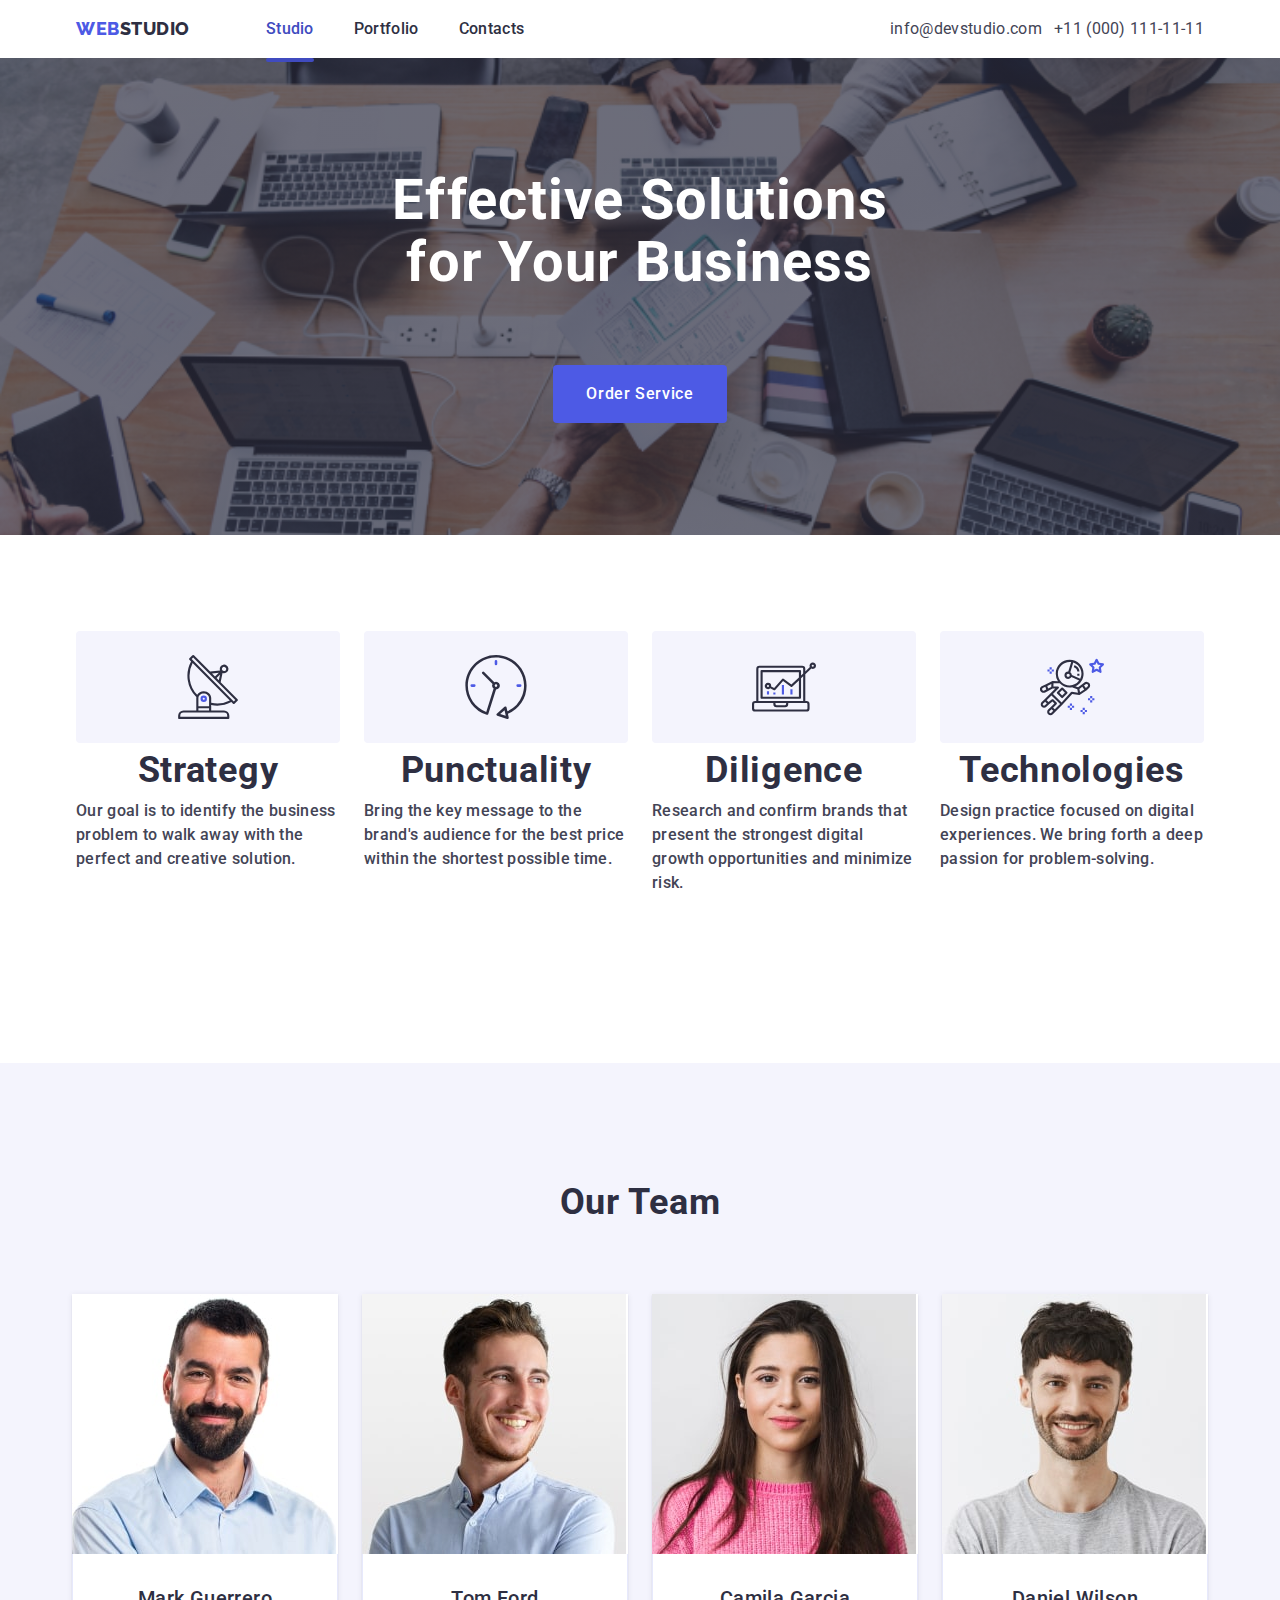
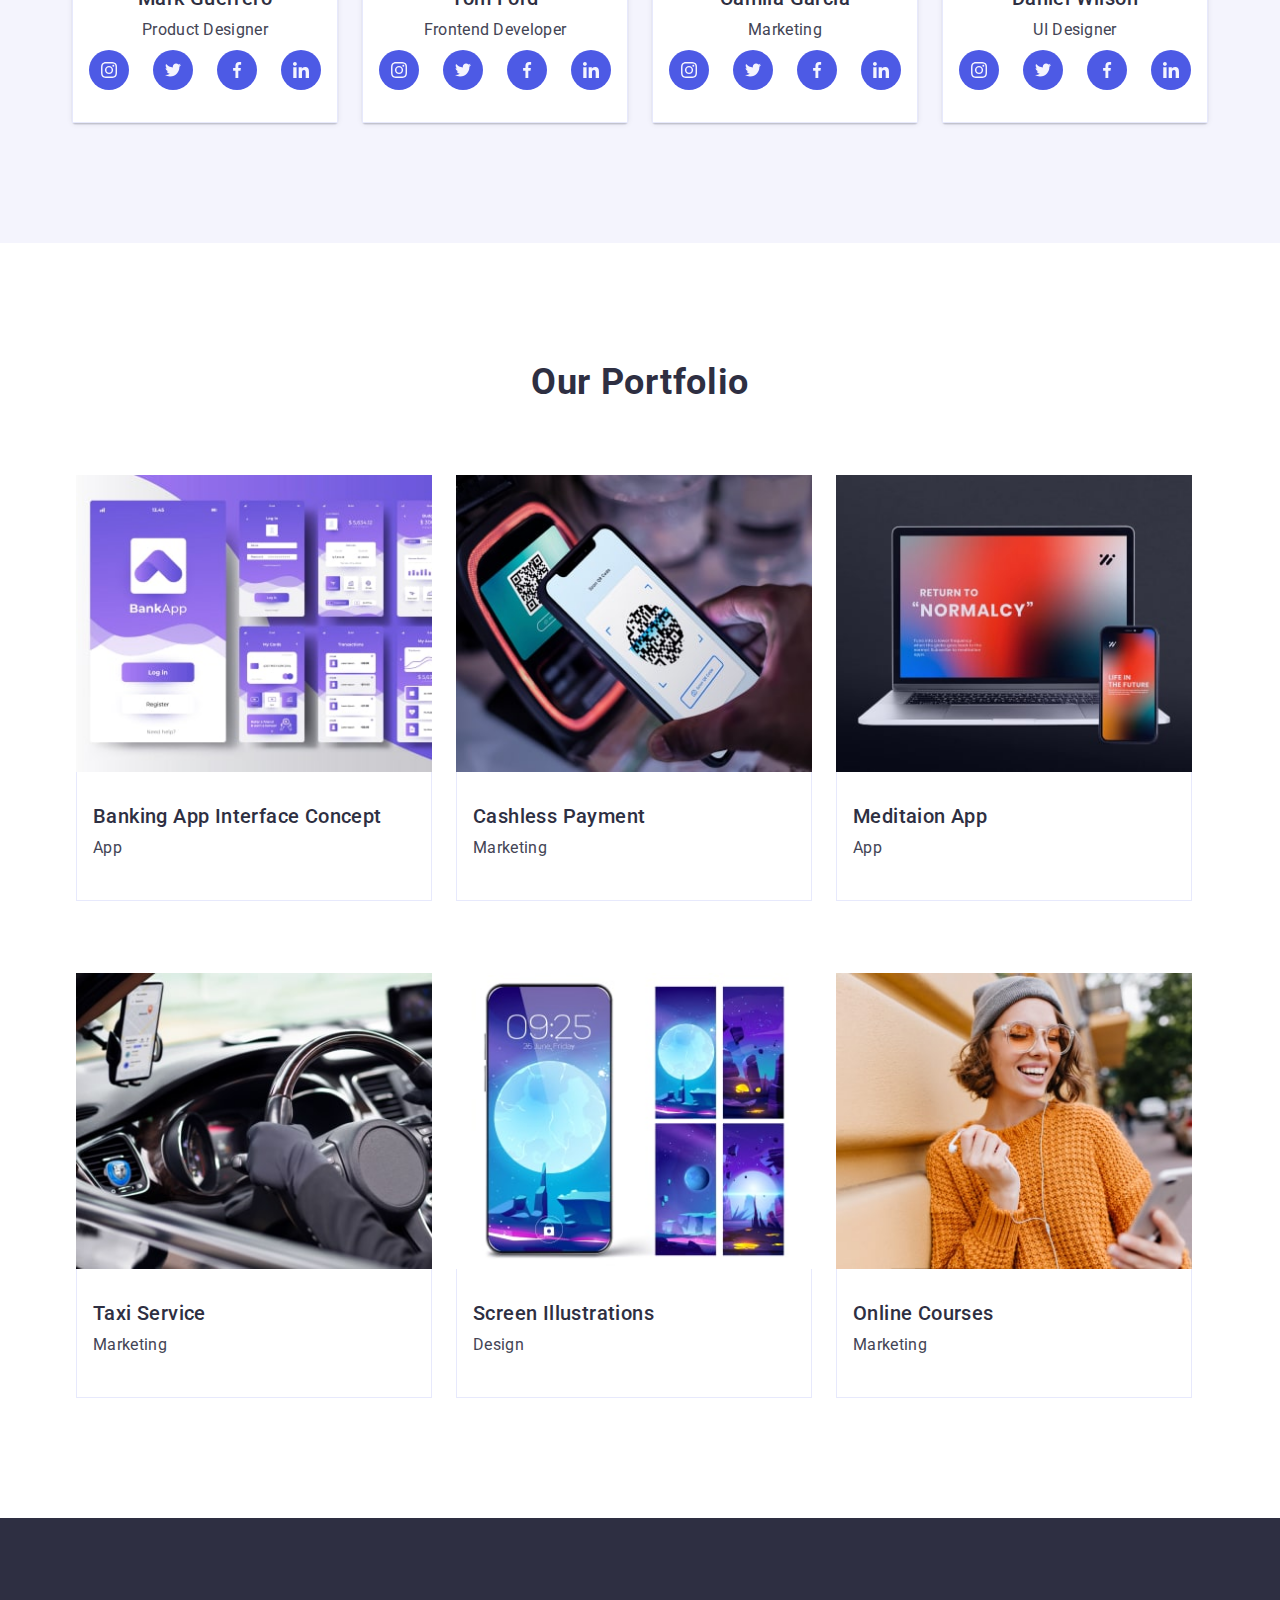
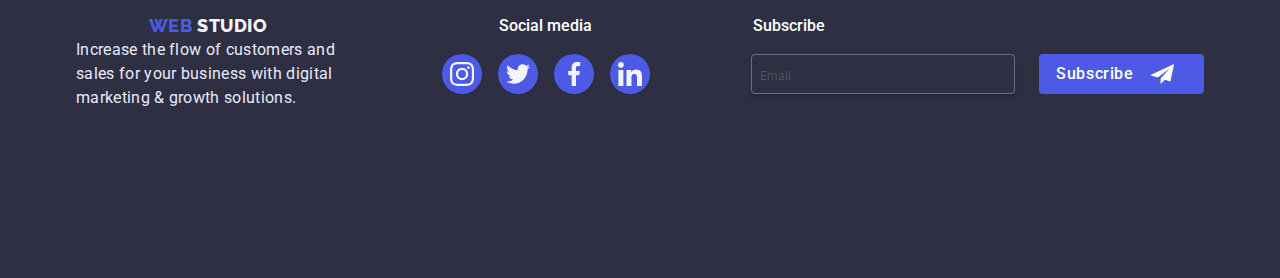
==== commit 1e6ec031: "alll" ====
--- a/index.html
+++ b/index.html
@@ -20,12 +20,12 @@
   <body>
     <!-- Header -->
     <header class="header">
-      <div class="container flexnav">
-        <nav class="navigation flexnav">
+      <div class="container head-container">
+        <nav class="navigation">
           <a href="./index.html" class="logo link"
             >Web<span class="accent-head"> STUDIO</span></a
           >
-          <ul class="header-list list flexnav">
+          <ul class="flexnav">
             <li><a href="" class="nav-link link curent">Studio</a></li>
             <li>
               <a href="" class="nav-link link">Portfolio</a>
@@ -47,16 +47,89 @@
             </li>
           </ul>
         </address>
+        <button class="menu-btn" type="button">
+          <svg width="24" height="24">
+            <use
+              href="./images/symbol-defs.svg#icon-heroicons-solid_menu-1"
+            ></use>
+          </svg>
+        </button>
+      </div>
+      <div class="mob-men">
+        <button type="button" class="menu-btn-x">
+          <svg width="8" height="8">
+            <use href="./images/modal.svg#icon-Vector-1-1"></use>
+          </svg>
+        </button>
+        <div>
+          <nav>
+            <ul class="menu-nav-list">
+              <li class="m-li">
+                <a href="" class="menu-link link curent">Studio</a>
+              </li>
+              <li class="m-li">
+                <a href="" class="menu-link link">Portfolio</a>
+              </li>
+              <li class="m-li">
+                <a href="" class="menu-link link">Contacts</a>
+              </li>
+            </ul>
+          </nav>
+        </div>
+        <div>
+          <address class="menu-adress">
+            <ul class="menu-ad-list list">
+              <li class="menu-ad-item">
+                <a href="tel:+110001111111" class="mn-link link"
+                  >+11 (000) 111-11-11</a
+                >
+              </li>
+              <li class="menu-ad-item">
+                <a href="mailto:info@devstudio.com" class="mn-link link"
+                  >info@devstudio.com</a
+                >
+              </li>
+            </ul>
+          </address>
+          <ul class="menu-list list">
+            <li class="our-soc-item">
+              <a href="" class="our-soc-link link"
+                ><svg class="menu-icon" width="24" height="24">
+                  <use href="./images/icons.svg#icon-instagram"></use></svg
+              ></a>
+            </li>
+            <li class="our-soc-item">
+              <a href="" class="our-soc-link link"
+                ><svg class="menu-icon" width="24" height="24">
+                  <use href="./images/icons.svg#icon-twitter"></use></svg
+              ></a>
+            </li>
+            <li class="our-soc-item">
+              <a href="" class="our-soc-link link"
+                ><svg class="menu-icon" width="24" height="24">
+                  <use href="./images/icons.svg#icon-facebook"></use></svg
+              ></a>
+            </li>
+            <li class="our-soc-item">
+              <a href="" class="our-soc-link link"
+                ><svg class="menu-icon" width="24" height="24">
+                  <use href="./images/icons.svg#icon-linkedin"></use></svg
+              ></a>
+            </li>
+          </ul>
+        </div>
       </div>
     </header>
     <main>
-     <!-- Section 1 -->
+      <!-- Section 1 -->
       <section class="hero-section">
         <div class="container">
-          <h1 class="hero-title">Effective Solutions for Your Business</h1>
-          <button type="button" class="button" data-modal-open>
-            Order Service
-          </button>
+          <div class="hero-container">
+            <h1 class="hero-title">Effective Solutions for Your Business</h1>
+            <button type="button" class="button" data-modal-open>
+              Order Service
+            </button>
+          </div>
         </div>
       </section>
       <!-- Section 2 -->
@@ -115,7 +188,6 @@
           </ul>
         </div>
       </section>
-
       <!-- Section 4 -->
       <section class="our-team-section">
         <div class="container">
@@ -123,6 +195,7 @@
           <ul class="list our-team">
             <li class="our-team-list">
               <img
+                srcset="./images/img-4-min.jpg 1x, ./images/mark2x (1).jpg 2x"
                 src="./images/img-4-min.jpg"
                 alt="Person-1"
                 width="264"
@@ -163,6 +236,7 @@
             </li>
             <li class="our-team-list">
               <img
+                srcset="./images/img-5-min.jpg 1x, ./images/tom2x (2).jpg 2x"
                 src="./images/img-5-min.jpg"
                 alt="Person-2"
                 width="264"
@@ -203,6 +277,7 @@
             </li>
             <li class="our-team-list">
               <img
+                srcset="./images/img-6-min.jpg 1x, ./images/camila2x (1).jpg 2x"
                 src="./images/img-6-min.jpg"
                 alt="Person-3"
                 width="264"
@@ -244,6 +319,7 @@
             <li class="our-team-list">
               <img
                 src="./images/img-7-min.jpg"
+                srcset="./images/img-7-min.jpg 1x, ./images/daniel2x (1).jpg 2x"
                 alt="Person-4"
                 width="264"
                 height="260"
@@ -292,19 +368,40 @@
             <li class="card-set">
               <a href="" class="card-set-link link">
                 <div class="portfolio-card-wrap">
-                  <img
-                    src="./images/img-8-min.jpg"
-                    alt="Photo banking App"
-                    width="360"
-                    height="300"
-                  />
+                  <picture>
+                    <source
+                      media="(min-width: 1158px)"
+                      srcset="
+                        ./images/img-8-min.jpg 1x,
+                        ./images/bank-2x.jpg   2x
+                      "
+                    />
+                    <source
+                      media="(min-width: 768px)"
+                      srcset="
+                        ./images/bank-tab-1x.jpg 1x,
+                        ./images/bank-tab-2x.jpg 2x
+                      "
+                    />
+                    <source
+                      media="(max-width: 767px)"
+                      srcset="
+                        ./images/bank-mob-1x.jpg 1x,
+                        ./images/bank-mob-2x.jpg 2x
+                      "
+                    />
+                    <img
+                      src="./images/img-8-min.jpg"
+                      alt="Photo banking App"
+                      width="360"
+                    />
+                  </picture>
                   <p class="card-cover-text">
                     14 Stylish and User-Friendly App Design Concepts · Task
                     Manager App · Calorie Tracker App · Exotic Fruit Ecommerce
                     App · Cloud Storage App
                   </p>
                 </div>
-
                 <div class="cards-same">
                   <h2 class="our-team-title">Banking App Interface Concept</h2>
                   <p class="our-team-text">App</p>
@@ -314,12 +411,31 @@
             <li class="card-set">
               <a href="" class="card-set-link link">
                 <div class="portfolio-card-wrap">
-                  <img
-                    src="./images/img-9-min.jpg"
-                    alt="Photo payment"
-                    width="360"
-                    height="300"
-                  />
+                  <picture>
+                    <source
+                      media="(min-width: 1158px)"
+                      srcset="./images/img-9-min.jpg 1x, ./images/qr-2x.jpg 2x"
+                    />
+                    <source
+                      media="(min-width: 768px)"
+                      srcset="
+                        ./images/qr-tab-1x.jpg 1x,
+                        ./images/qr-tab-2x.jpg 2x
+                      "
+                    />
+                    <source
+                      media="(max-width: 767px)"
+                      srcset="
+                        ./images/qr-mob-1x.jpg 1x,
+                        ./images/qr-mob-2x.jpg 2x
+                      "
+                    />
+                    <img
+                      src="./images/img-9-min.jpg"
+                      alt="Photo payment"
+                      width="360"
+                    />
+                  </picture>
                   <p class="card-cover-text">
                     14 Stylish and User-Friendly App Design Concepts · Task
                     Manager App · Calorie Tracker App · Exotic Fruit Ecommerce
@@ -335,12 +451,34 @@
             <li class="card-set">
               <a href="" class="card-set-link link">
                 <div class="portfolio-card-wrap">
-                  <img
-                    src="./images/img-10-min.jpg"
-                    alt="Photo Meditaion App"
-                    width="360"
-                    height="300"
-                  />
+                  <picture>
+                    <source
+                      media="(min-width: 1158px)"
+                      srcset="
+                        ./images/img-10-min.jpg 1x,
+                        ./images/scr-2x.jpg     2x
+                      "
+                    />
+                    <source
+                      media="(min-width: 768px)"
+                      srcset="
+                        ./images/scr-tab-1x.jpg 1x,
+                        ./images/scr-tab-2x.jpg 2x
+                      "
+                    />
+                    <source
+                      media="(max-width: 767px)"
+                      srcset="
+                        ./images/scr-mob-1x.jpg 1x,
+                        ./images/scr-mob-2x.jpg 2x
+                      "
+                    />
+                    <img
+                      src="./images/img-10-min.jpg"
+                      alt="Photo Meditaion App"
+                      width="360"
+                    />
+                  </picture>
                   <p class="card-cover-text">
                     14 Stylish and User-Friendly App Design Concepts · Task
                     Manager App · Calorie Tracker App · Exotic Fruit Ecommerce
@@ -357,19 +495,41 @@
             <li class="card-set">
               <a href="" class="card-set-link link">
                 <div class="portfolio-card-wrap">
-                  <img
-                    src="./images/img-11-min.jpg"
-                    alt="Photo taxi"
-                    width="360"
-                    height="300"
-                  />
+                  <picture>
+                    <source
+                      media="(min-width: 1158px)"
+                      srcset="
+                        ./images/img-11-min.jpg 1x,
+                        ./images/car-2x.jpg     2x
+                      "
+                    />
+                    <source
+                      media="(min-width: 768px)"
+                      srcset="
+                        ./images/car-tab-1x.jpg 1x,
+                        ./images/car-tab-2x.jpg 2x
+                      "
+                    />
+                    <source
+                      media="(max-width: 767px)"
+                      srcset="
+                        ./images/car-mob-1x.jpg 1x,
+                        ./images/car-mob-2x.jpg 2x
+                      "
+                    />
+                    <img
+                      src="./images/img-11-min.jpg"
+                      alt="Photo taxi"
+                      width="360"
+                    />
+                  </picture>
+
                   <p class="card-cover-text">
                     14 Stylish and User-Friendly App Design Concepts · Task
                     Manager App · Calorie Tracker App · Exotic Fruit Ecommerce
                     App · Cloud Storage App
                   </p>
                 </div>
-
                 <div class="cards-same">
                   <h2 class="our-team-title">Taxi Service</h2>
                   <p class="our-team-text">Marketing</p>
@@ -379,19 +539,40 @@
             <li class="card-set">
               <a href="" class="card-set-link link">
                 <div class="portfolio-card-wrap">
-                  <img
-                    src="./images/img-12-min.jpg"
-                    alt="Photo screen"
-                    width="360"
-                    height="300"
-                  />
+                  <picture>
+                    <source
+                      media="(min-width: 1158px)"
+                      srcset="
+                        ./images/img-12-min.jpg 1x,
+                        ./images/mob-2x.jpg     2x
+                      "
+                    />
+                    <source
+                      media="(min-width: 768px)"
+                      srcset="
+                        ./images/mob-tab-1x.jpg 1x,
+                        ./images/mob-tab-2x.jpg 2x
+                      "
+                    />
+                    <source
+                      media="(max-width: 767px)"
+                      srcset="
+                        ./images/mob-mob-1x.jpg 1x,
+                        ./images/mob-mob-2x.jpg 2x
+                      "
+                    />
+                    <img
+                      src="./images/img-12-min.jpg"
+                      alt="Photo screen"
+                      width="360"
+                    />
+                  </picture>
                   <p class="card-cover-text">
                     14 Stylish and User-Friendly App Design Concepts · Task
                     Manager App · Calorie Tracker App · Exotic Fruit Ecommerce
                     App · Cloud Storage App
                   </p>
                 </div>
-
                 <div class="cards-same">
                   <h2 class="our-team-title">Screen Illustrations</h2>
                   <p class="our-team-text">Design</p>
@@ -401,19 +582,40 @@
             <li class="card-set">
               <a href="" class="card-set-link link">
                 <div class="portfolio-card-wrap">
-                  <img
-                    src="./images/img-13-min.jpg"
-                    alt="Photo woman"
-                    width="360"
-                    height="300"
-                  />
+                  <picture>
+                    <source
+                      media="(min-width: 1158px)"
+                      srcset="
+                        ./images/img-13-min.jpg 1x,
+                        ./images/lady-2x.jpg    2x
+                      "
+                    />
+                    <source
+                      media="(min-width: 768px)"
+                      srcset="
+                        ./images/lady-tab-1x.jpg 1x,
+                        ./images/lady-tab-2x.jpg 2x
+                      "
+                    />
+                    <source
+                      media="(max-width: 767px)"
+                      srcset="
+                        ./images/lady-mob-1x.jpg 1x,
+                        ./images/lady-mob-2x.jpg 2x
+                      "
+                    />
+                    <img
+                      src="./images/img-13-min.jpg"
+                      alt="Photo woman"
+                      width="360"
+                    />
+                  </picture>
                   <p class="card-cover-text">
                     14 Stylish and User-Friendly App Design Concepts · Task
                     Manager App · Calorie Tracker App · Exotic Fruit Ecommerce
                     App · Cloud Storage App
                   </p>
                 </div>
-
                 <div class="cards-same">
                   <h2 class="our-team-title">Online Courses</h2>
                   <p class="our-team-text">Marketing</p>
@@ -466,7 +668,7 @@
           </ul>
         </div>
         <div class="f-form-all">
-          <p class="f-soc-title">Subscribe</p>
+          <p class="f-soc-title forms">Subscribe</p>
           <form class="f-form">
             <div class="f-field">
               <input
--- a/css/styles.css
+++ b/css/styles.css
@@ -18,6 +18,16 @@
   box-sizing: border-box;
 }
 
+ul, ol {
+  padding: 0;
+  margin: 0;
+  list-style: none;
+  
+}
+.link {
+  text-decoration: none;
+font-style: normal;}
+
 h1,
 h2,
 h3,
@@ -28,16 +38,12 @@
   margin: 0;
 }
 
-ul {
-  margin: 0;
-  padding: 0;
-}
-
 img {
   display: block;
   max-width: 100%;
   height: auto;
 }
+
 body {
   background-color: var(--hero-color);
   color: var(--primary-text-color);
@@ -45,62 +51,213 @@
   font-size: 16px;
   margin: 0;
 }
-.container {
+
+.container{
   max-width: 320px;
   padding: 0 16px;
   margin: 0 auto;
 }
 
-@media screen and (min-width:760px){.container{max-width:768px;}}
-
-@media screen and (min-width:(1158px)) {.container{max-width: 1158px;
-padding: 0 15px;}
-  
-}
-/* section padding */
-
-.hero-section {
-  max-width: 100%;
-  margin:0 auto;
-  /* margin-left: auto;
-  margin-right: auto; */
-  padding-top: 188px;
-  padding-bottom: 188px;
-
-  background-image: var(--l-gra), url(../images/people-office\ 1.jpg);
-  background-repeat: no-repeat;
-  background-position: center;
-  background-size: cover;
-}
-.feature-section {
-  padding: 120px 0;
-}
-
-.our-team-section {
+.head-container{display: flex;
+align-items: center;
+justify-content: space-between;}
+
+.flexnav {
+  display: none;
+  align-items: center;
+}
+/*==========menu===mob===========*/
+ .mob-men {
+  width: 100vw;
+  height: 100vh;
+  position: fixed;
+  top: 0;
+  left: 0;
+  background-color: #ffffff;
+  padding: 24px;
+  display: flex;
+  flex-direction: column;
+  justify-content: space-between;
+  opacity: 0;
+  pointer-events: none;
+  visibility: hidden;
+}
+
+.mob-men .menu-btn-x {
   background-color: var(--second-accent-color);
-  padding: 120px 0;
-}
-
-.doing-section {
-  padding-bottom: 120px;
-}
-
-.doing-items {
-  margin-right: 24px;
-}
-.doing-items:last-child {
-  margin-right: 0;
-}
-
-
-.logo,
-.nav-link,
-.adress-link {
-  padding: 24px 0;
-}
+}
+
+.menu-list {
+  display: flex;
+  justify-content: center;
+  gap: 40px;
+  margin-top: 48px;
+}
+
+.menu-link.link {
+  font-weight: 700;
+  font-size: 36px;
+  line-height: 111%;
+  letter-spacing: 0.02em;
+  text-transform: capitalize;
+  color: var(--secondary-text-color);
+}
+
+
+.m-li:not(:last-child) {
+  margin-bottom: 40px;
+}
+
+.menu-link:hover,
+.menu-link:focus,
+.menu-link:active,
+.menu-link.curent {
+  color: var(--color-active);
+  transition: color var(--time);
+}
+
+.menu-nav-list {
+  margin-bottom: 40px;
+}
+
+.menu-ad-list {
+  display: flex;
+  flex-direction: column;
+  gap: 24px;
+  justify-content: center;
+}
+
+.mn-link {
+  font-weight: 500;
+  font-size: 20px;
+  line-height: 120%;
+  letter-spacing: 0.02em;
+  color: var(--primary-text-color);
+}
+
+.mn-link:hover,
+.mn-link:focus {
+  color: var(--primary-text-color);
+  transition: var(var(--color-active));
+}
+
+
+
+/* @media screen and (min-width:760px){.container{max-width:768px;}} */
+
+
+@media screen and (min-width:768px){.adress-list{display:flex; flex-direction: column;
+gap: 40px;} .flexnav {
+  display: flex; gap: 40px;} .mob-men{display: none;}
+.menu-btn {
+  display: none;}
+ h1.hero-title {
+  font-size: 56px;}
+section.hero-section{padding: 112px 106px;
+ background-image: var(--l-gra),
+ url(../images/Dark-bg-tab.jpg);} 
+.container {
+  max-width: 768px;
+  padding: 0 16px;
+  margin: 0 auto;
+}
+.logo{font-weight: 700;
+  font-size: 18px;
+  line-height: 117%;
+  letter-spacing: 0.03em;
+margin-right: 120px;}
+.nav-link{font-weight: 500;
+  font-size: 16px;
+  line-height: 150%;
+  letter-spacing: 0.02em;}
+.navigation{display: flex;}
+ul.list.features-list{flex-direction: row;
+flex-wrap: wrap;
+justify-content: space-between;}
+li.feature-items{width: 356px;
+}
+.list.our-team{flex-direction: row;
+flex-wrap: wrap;
+row-gap: 16px;
+  column-gap: 72px;
+justify-content: center;
+}
+.f-soc-logo{display: flex;
+flex-wrap: wrap;
+gap: 24px;}
+.f-form .f-field{flex-direction: row;
+}
+.f-soc-logo .f-form-all{margin-left: 0;
+}
+p.f-soc-title.forms{margin-left: -377px;}
+svg.f-form-icon{right: 30px;
+top:50%}
+.portfolio-card-wrap{width: 356px;
+}
+ul.list.portfolio-list{row-gap: 72px;}
+}
+
+
+  @media screen and (min-device-pixel-ratio: 2),
+ (min-resolution: 192dpi),
+ (min-resolution: 2dppx) {
+     .hero-section {
+       background-image: var(--l-gra), url(../images/Dark-bg-tab2x.jpg);
+     }
+   }
+
+@media screen and (min-width:1158px) {
+  .container {
+    max-width: 1158px;
+    padding: 0 15px;
+  }
+  .logo {
+    margin-right: 76px;
+  }
+.hero-title {
+  max-width: 496px;
+  margin-bottom: 48px;
+  font-weight: 700;
+  font-size: 56px;
+  line-height: 1.1;
+  margin-left: auto;
+  margin-right: auto;}
+.nav-link{padding: 24px 0;}
+.adress-list {display: flex;
+  flex-direction: row;
+  gap: 40px;
+}
+.feature-items .feauter-item-box{display: flex;}
+.feature-items{margin-right: 24px;
+  width: 264px;}
+    .feature-items {
+margin: 0;
+}
+ul.list.our-team{flex-wrap: nowrap;
+column-gap: 24px;
+margin: 0;
+}
+li.our-team-list{margin: 0;}
+ul.list.features-list {
+  gap: 24px;
+}
+
+li.feature-items {width:264px;
+  margin: 0;
+}
+
+ @media screen and (min-device-pixel-ratio: 2),
+ (min-resolution: 192dpi),
+ (min-resolution: 2dppx) {
+     .hero-section {
+       background-image: var(--l-gra), url(../images/people-office2x.jpg);
+     }
+
+   }
+
 /* Logotypy */
 .logo {
-  margin-right: 76px;
+  /* margin-right: 76px; */
   font-family: "Raleway", sans-serif;
   font-weight: 800;
   font-size: 18px;
@@ -110,15 +267,17 @@
   letter-spacing: 0.03em;
   text-transform: uppercase;
   color: var(--first-accent-color);
+  padding: 17px 0;
 }
 
 .f-logo {
+  margin-left: auto;
+  margin-right: auto;
   margin-bottom: 16px;
   font-family: "Raleway";
   font-weight: 800;
   font-size: 18px;
   line-height: 1.33;
-  display: flex;
   align-items: center;
   letter-spacing: 0.03em;
   text-transform: uppercase;
@@ -132,22 +291,56 @@
 .accent-foot {
   color: var(--second-accent-color);
 }
-
-/* Zagalni malashtuvannja */
-.link {
-  text-decoration: none;
-}
-.list {
-  padding: 0;
-  margin: 0;
-  list-style: none;
-}
+/* ===hero===section=== */
+.hero-section {
+  /* max-width: 100%; */
+  margin: 0 auto;
+  padding: 72px 52px;
+  background-image: var(--l-gra), url(../images/Dark-bg-mb.jpg);
+  background-repeat: no-repeat;
+  background-position: center;
+  background-size: cover;
+  background-color: var(--secondary-text-color);
+  text-align: center;
+}
+@media screen and (min-device-pixel-ratio: 2), (min-resolution: 192dpi), (min-resolution: 2dppx) {.hero-section{background-image: var(--l-gra), url(../images/Dark-bg-mb2x.jpg);}}
+  
+.hero-title {
+  max-width: 496px;
+  margin-bottom: 72px;
+  font-weight: 700;
+  font-size: 36px;
+  line-height: 1.1;
+  margin-left: auto;
+  margin-right: auto;
+  letter-spacing: 0.02em;
+  color: var(--hero-color);
+}
+
+/* section padding */
+.adress-list .list .flexnav{gap:12 px;}
+
+
+
+.our-team-section {
+  background-color: var(--second-accent-color);
+  padding: 120px 0;
+}
+
+.doing-section {
+  padding-bottom: 120px;
+}
+
+.doing-items {
+  margin-right: 24px;
+}
+.doing-items:last-child {
+  margin-right: 0;
+}
+
 
 /* Navigacija */
-.flexnav {
-  display: flex;
-  align-items: center;
-}
+
 .navigation {
   align-items: center;
 }
@@ -185,7 +378,7 @@
 }
 .adress-link {
   font-style: normal;
-  line-height: 1.5;
+  line-height: 1.16;
   letter-spacing: 0.02em;
   color: var(--primary-text-color);
 }
@@ -195,42 +388,30 @@
   color: var(--color-active);
   transition: color var(--time);
 }
-.header-list,
+
 .adress-list {
-  gap: 40px;
+  gap: 12px;
 }
 
 /* first section */
-.hero-section {
-  background-color: var(--secondary-text-color);
-  text-align: center;
-}
-
-.hero-title {
-  max-width: 496px;
-  margin-bottom: 48px;
-  font-weight: 700;
-  font-size: 56px;
-  line-height: 1.1;
-  margin-left: auto;
-  margin-right: auto;
-
-  letter-spacing: 0.02em;
-  color: var(--hero-color);
-}
+
+
 .features-list {
   display: flex;
-}
+  flex-direction: column;
+}
+/* .features-list :(not:last-child){gap: 72px;} */
+
+.feature-section{margin: 0 auto;
+    padding: 96px 0;
+  }
 .feature-items {
-  margin-right: 24px;
   width: 264px;
 }
-.feature-items:last-child {
-  margin-right: 0;
-}
+.feature-items:not(:last-child){margin-bottom: 72px;}
 
 .feauter-item-box {
-  display: flex;
+  display: none;
   justify-content: center;
   align-items: center;
   width: 264px;
@@ -241,49 +422,29 @@
   border-radius: 4px;
 }
 
-.our-team,
+
 .doing {
   display: flex;
   text-align: center;
 }
 
 /* Buttons */
-.button,
-.button.button-portfolio {
+.button {
   border-radius: 4px;
   display: inline-block;
   text-align: center;
-
   font-weight: 500;
   line-height: 1.5;
   letter-spacing: 0.04em;
-}
-
-.button-list {
-  display: flex;
-  justify-content: center;
-  gap: 24px;
-  margin: 72px 0;
-}
-
-.button {
   min-width: 169px;
   padding: 16px 32px;
   color: var(--hero-color);
   background-color: var(--first-accent-color);
   border: 1px solid transparent;
-
   cursor: pointer;
 }
-.button-portfolio {
-  min-width: 69px;
-  padding: 12px 24px;
-  color: var(--first-accent-color);
-  background-color: var(--second-accent-color);
-  border: 1px solid var(--text-color);
-}
-.button:hover,
-.button-portfolio:hover {
+
+.button:hover {
   background-color: var(--color-active);
   color: var(--hero-color);
   box-shadow: 0 4px 4px rgba(0, 0, 0, 0.15);
@@ -291,6 +452,11 @@
   transition: background-color var(--time);
   transition: box-shadow var(--time);
 }
+.menu-btn{padding: 0;
+background-color: transparent;
+cursor: pointer;
+line-height: 0;
+border:none;}
 
 /* Second section */
 .visually-hidden {
@@ -308,16 +474,21 @@
 
 .title {
   margin-bottom: 8px;
+  font-weight: 700;
+  font-size: 36px;
+  line-height: 1.1;
+  letter-spacing: 0.02em;
+  color: var(--secondary-text-color);
+  text-align: center;
+
+}
+
+.main-text {
+  letter-spacing: 0.02em;
+  line-height: 1.5;
   font-weight: 500;
-  font-size: 20px;
-  line-height: 1.2;
-  letter-spacing: 0.02em;
-  color: var(--secondary-text-color);
-}
-
-.main-text {
-  letter-spacing: 0.02em;
-  line-height: 1.5;
+    font-size: 16px;
+ 
 }
 /* Section titles h2 */
 .section-title {
@@ -331,6 +502,10 @@
 }
 
 /* Section Our team */
+.our-team{display: flex;
+flex-direction: column;
+text-align: center;
+align-items: center;}
 
 .our-team-title {
   margin-bottom: 8px;
@@ -347,16 +522,21 @@
   margin-bottom: 8px;
   color: var(--primary-text-color);
 }
+
+/* our-team-list:not(:last-child){margin-bottom: 72px;} */
+
 .our-team-list {
+
   background-color: var(--hero-color);
   margin-right: 24px;
   box-shadow: 0px 1px 6px rgba(46, 47, 66, 0.08),
     0px 1px 1px rgba(46, 47, 66, 0.16), 0px 2px 1px rgba(46, 47, 66, 0.08);
   border-radius: 0px 0px 4px 4px;
 }
-.our-team-list:last-child {
+
+/* .our-team-list:last-child {
   margin-right: 0;
-}
+} */
 
 .our-soc-list {
   display: flex;
@@ -374,11 +554,10 @@
   align-items: center;
   width: 100%;
   height: 100%;
-
   border-radius: 50%;
   background-color: var(--first-accent-color);
 }
-.our-soc-icon {
+.our-soc-icon, .menu-icon {
   fill: var(--second-accent-color);
 }
 .our-soc-link:is(:hover, :focus) {
@@ -389,7 +568,7 @@
 /* footer */
 .footer {
   background-color: var(--secondary-text-color);
-  padding: 100px 0;
+  padding: 96px 0;
   max-width: 1440px;
   margin-left: auto;
   margin-right: auto;
@@ -397,20 +576,23 @@
 
 .f-container {
   max-width: 264px;
+  margin-bottom: 72px;
 }
 
 .f-text {
   line-height: 1.5;
   letter-spacing: 0.02em;
   color: var(--text-color);
+  text-align: left;
 }
 
 /* Footer media */
-.f-soc-logo {
-  display: flex;
-  align-items: baseline;
-}
-
+/* .f-soc-logo {
+  /* display: flex;
+  flex-direction: column;
+  align-items: center; */
+ 
+.f-soc-logo{text-align: center;}
 .f-soc-title {
   font-weight: 500;
   font-size: 16px;
@@ -422,8 +604,12 @@
 .soc-container {
   width: 208px;
   height: 80px;
-  margin-left: 120px;
-}
+  margin-left: auto;
+  margin-right: auto;
+  margin-bottom: 72px;
+  /* margin-left: 120px; */
+}
+
 
 .soc-list {
   display: flex;
@@ -443,7 +629,7 @@
   width: 100%;
   height: 100%;
   border-radius: 50%;
-  background-color: rgba(255, 255, 255, 0.1);
+  background-color: var(--first-accent-color);
 }
 .soc-list-item {
   width: 40px;
@@ -485,9 +671,7 @@
 .portfolio-section {
   padding: 120px 0;
 }
-.portfolio-navigation {
-  border-bottom: 1px solid var(--text-color);
-}
+
 .portfolio-card-wrap {
   position: relative;
   overflow: hidden;
@@ -576,7 +760,7 @@
 .backdrop.is-hidden .modal {
   transform: translate(-50%, -50%) scale(0);
 }
-.modal-close {
+.modal-close, .menu-btn-x {
   width: 24px;
   height: 24px;
   border: 1px solid hsla(0, 0%, 0%, 0.1);
@@ -588,6 +772,7 @@
   margin-left: auto;
   margin-bottom: 24px;
 }
+
 .modal-close:is(:hover, :focus) {
   background-color: var(--color-active);
   cursor: pointer;
@@ -663,8 +848,8 @@
 
 .f-form-icon {
   position: absolute;
-  top: 50%;
-  right: 24px;
+  top: 80%;
+  right:102px;
   transform: translateY(-50%);
   margin-left: 16px;
 }
@@ -680,18 +865,20 @@
   background-color: transparent;
   padding: 16px 8px;
   box-shadow: 0 4px 4px rgba(0, 0, 0, 0.15);
-  outline: none;modal-form
-}
+  outline: none;
+}
+
 .f-button {
   min-width: 165px;
   height: 40px;
   padding: 0 16px;
-  text-align: left;
-}
+  text-align: left;}
 
 .f-field {
   position: relative;
   display: flex;
+  flex-direction: column;
+  align-items: center;
   gap: 24px;
 }
 
@@ -735,5 +922,4 @@
 }
 
 .blue-policy{color: var(--first-accent-color);
-  margin-left: 5px;
-}
+  margin-left: 5px;}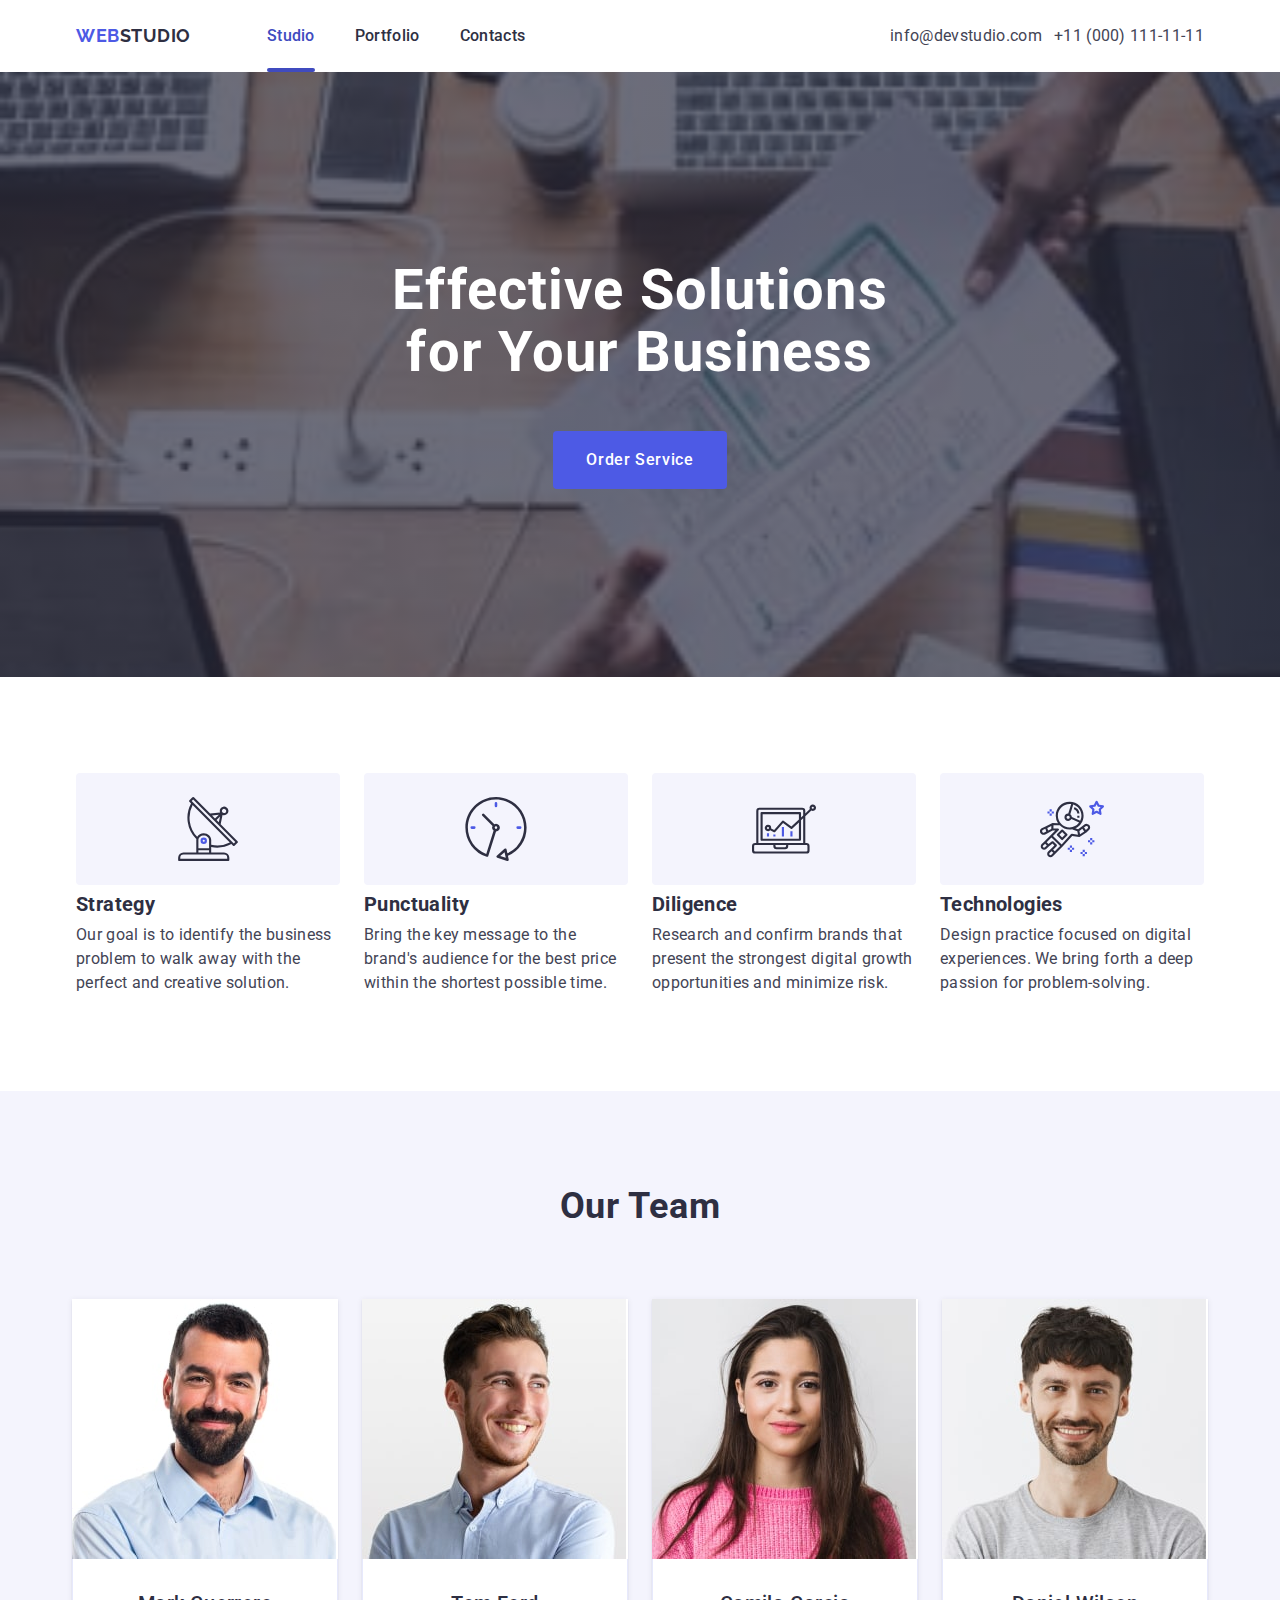
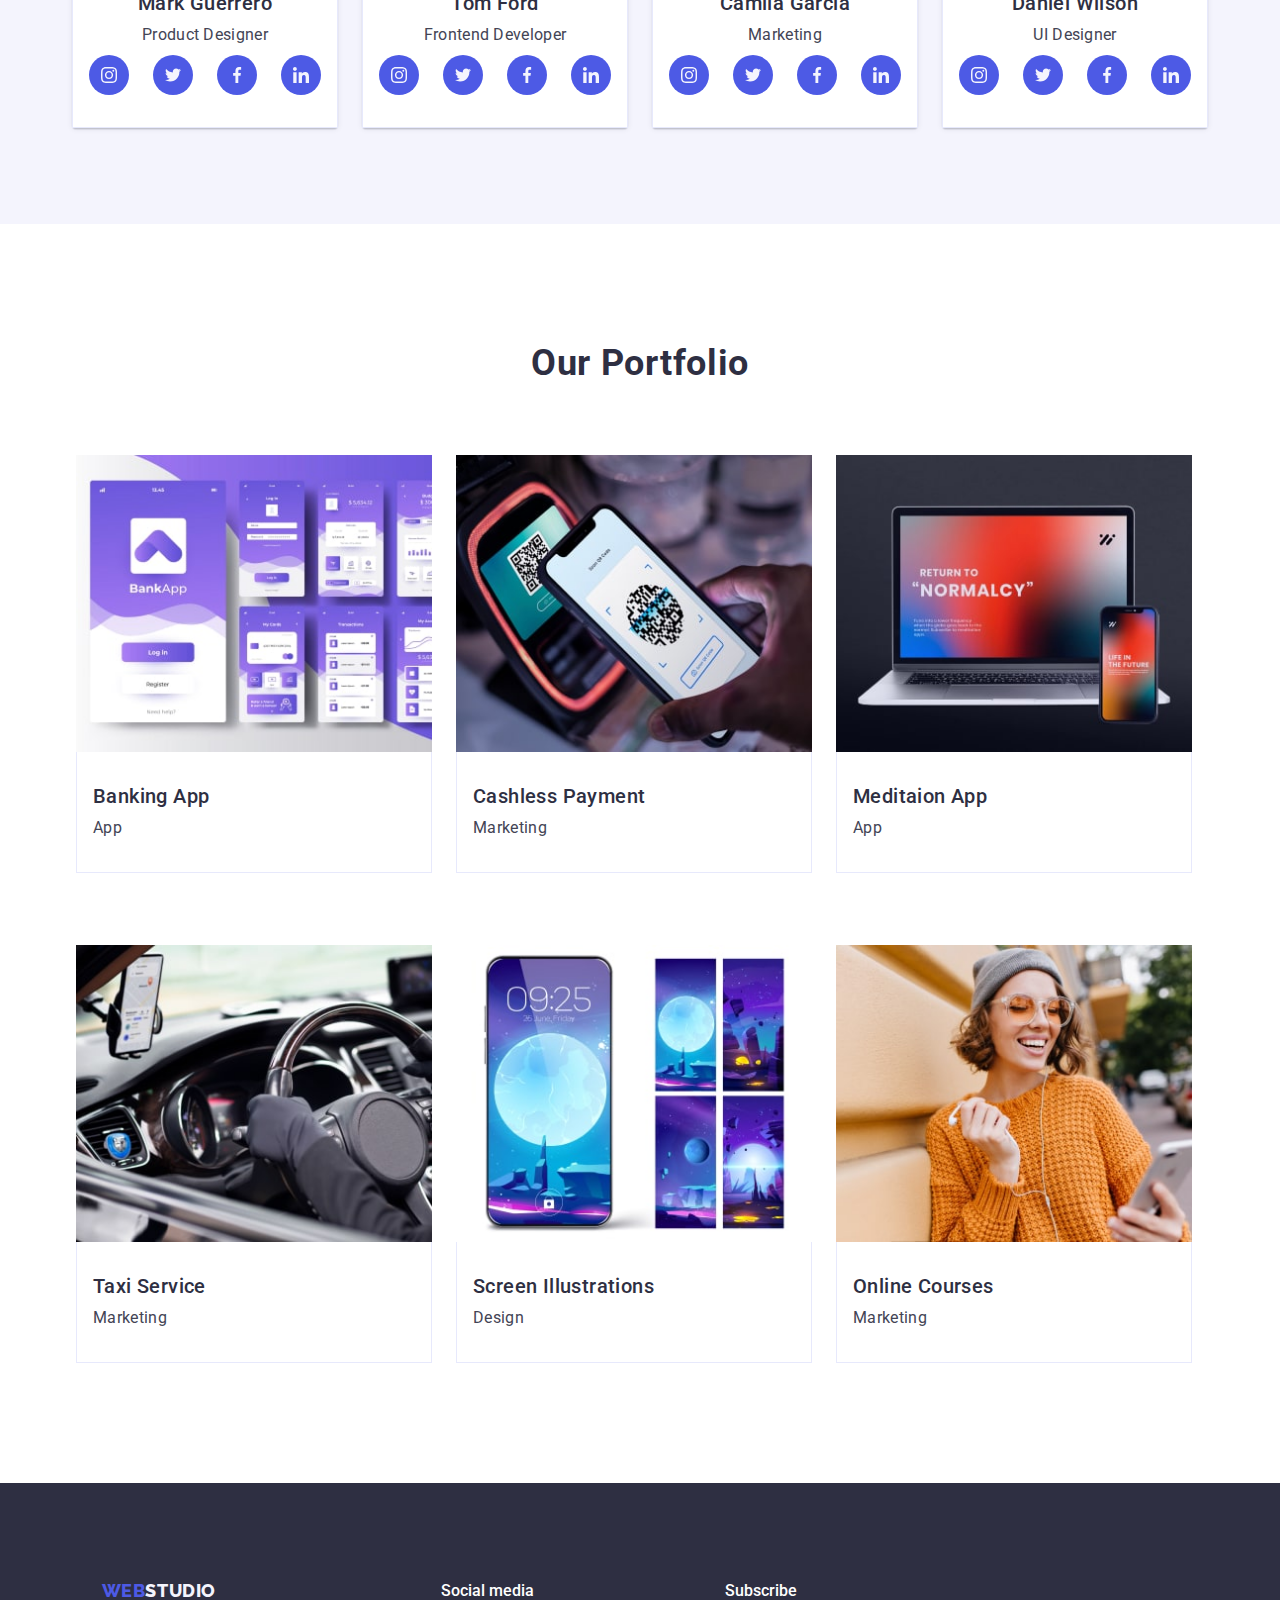
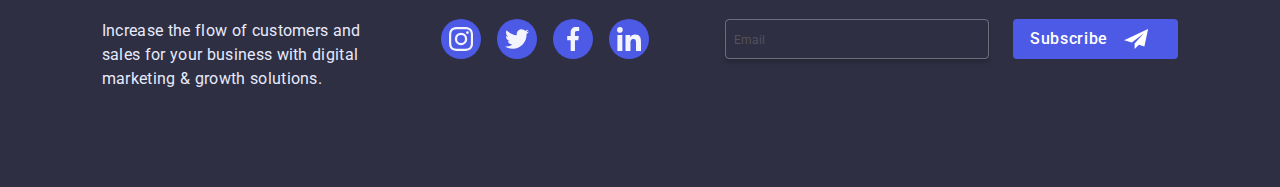
==== commit fd79f34f: "next-add" ====
--- a/index.html
+++ b/index.html
@@ -56,67 +56,69 @@
         </button>
       </div>
       <div class="mob-men">
-        <button type="button" class="menu-btn-x">
-          <svg width="8" height="8">
-            <use href="./images/modal.svg#icon-Vector-1-1"></use>
-          </svg>
-        </button>
-        <div>
-          <nav>
-            <ul class="menu-nav-list">
-              <li class="m-li">
-                <a href="" class="menu-link link curent">Studio</a>
+        <div class="men-format">
+          <button type="button" class="menu-btn-x">
+            <svg width="8" height="8">
+              <use href="./images/modal.svg#icon-Vector-1-1"></use>
+            </svg>
+          </button>
+          <div>
+            <nav>
+              <ul class="menu-nav-list">
+                <li class="m-li">
+                  <a href="" class="menu-link link curent">Studio</a>
+                </li>
+                <li class="m-li">
+                  <a href="" class="menu-link link">Portfolio</a>
+                </li>
+                <li class="m-li">
+                  <a href="" class="menu-link link">Contacts</a>
+                </li>
+              </ul>
+            </nav>
+          </div>
+          <div>
+            <address class="menu-adress">
+              <ul class="menu-ad-list list">
+                <li class="menu-ad-item">
+                  <a href="tel:+110001111111" class="mn-link link"
+                    >+11 (000) 111-11-11</a
+                  >
+                </li>
+                <li class="menu-ad-item">
+                  <a href="mailto:info@devstudio.com" class="mn-link link"
+                    >info@devstudio.com</a
+                  >
+                </li>
+              </ul>
+            </address>
+            <ul class="menu-list list">
+              <li class="our-soc-item">
+                <a href="" class="our-soc-link link"
+                  ><svg class="menu-icon" width="24" height="24">
+                    <use href="./images/icons.svg#icon-instagram"></use></svg
+                ></a>
               </li>
-              <li class="m-li">
-                <a href="" class="menu-link link">Portfolio</a>
+              <li class="our-soc-item">
+                <a href="" class="our-soc-link link"
+                  ><svg class="menu-icon" width="24" height="24">
+                    <use href="./images/icons.svg#icon-twitter"></use></svg
+                ></a>
               </li>
-              <li class="m-li">
-                <a href="" class="menu-link link">Contacts</a>
+              <li class="our-soc-item">
+                <a href="" class="our-soc-link link"
+                  ><svg class="menu-icon" width="24" height="24">
+                    <use href="./images/icons.svg#icon-facebook"></use></svg
+                ></a>
+              </li>
+              <li class="our-soc-item">
+                <a href="" class="our-soc-link link"
+                  ><svg class="menu-icon" width="24" height="24">
+                    <use href="./images/icons.svg#icon-linkedin"></use></svg
+                ></a>
               </li>
             </ul>
-          </nav>
-        </div>
-        <div>
-          <address class="menu-adress">
-            <ul class="menu-ad-list list">
-              <li class="menu-ad-item">
-                <a href="tel:+110001111111" class="mn-link link"
-                  >+11 (000) 111-11-11</a
-                >
-              </li>
-              <li class="menu-ad-item">
-                <a href="mailto:info@devstudio.com" class="mn-link link"
-                  >info@devstudio.com</a
-                >
-              </li>
-            </ul>
-          </address>
-          <ul class="menu-list list">
-            <li class="our-soc-item">
-              <a href="" class="our-soc-link link"
-                ><svg class="menu-icon" width="24" height="24">
-                  <use href="./images/icons.svg#icon-instagram"></use></svg
-              ></a>
-            </li>
-            <li class="our-soc-item">
-              <a href="" class="our-soc-link link"
-                ><svg class="menu-icon" width="24" height="24">
-                  <use href="./images/icons.svg#icon-twitter"></use></svg
-              ></a>
-            </li>
-            <li class="our-soc-item">
-              <a href="" class="our-soc-link link"
-                ><svg class="menu-icon" width="24" height="24">
-                  <use href="./images/icons.svg#icon-facebook"></use></svg
-              ></a>
-            </li>
-            <li class="our-soc-item">
-              <a href="" class="our-soc-link link"
-                ><svg class="menu-icon" width="24" height="24">
-                  <use href="./images/icons.svg#icon-linkedin"></use></svg
-              ></a>
-            </li>
-          </ul>
+          </div>
         </div>
       </div>
     </header>
@@ -190,7 +192,7 @@
       </section>
       <!-- Section 4 -->
       <section class="our-team-section">
-        <div class="container">
+        <div class="container our-team-container">
           <h2 class="section-title">Our Team</h2>
           <ul class="list our-team">
             <li class="our-team-list">
@@ -403,8 +405,8 @@
                   </p>
                 </div>
                 <div class="cards-same">
-                  <h2 class="our-team-title">Banking App Interface Concept</h2>
-                  <p class="our-team-text">App</p>
+                  <h2 class="our-team-title">Banking App</h2>
+                  <p class="our-team-text port-text">App</p>
                 </div></a
               >
             </li>
@@ -444,7 +446,7 @@
                 </div>
                 <div class="cards-same">
                   <h2 class="our-team-title">Cashless Payment</h2>
-                  <p class="our-team-text">Marketing</p>
+                  <p class="our-team-text port-text">Marketing</p>
                 </div></a
               >
             </li>
@@ -488,7 +490,7 @@
 
                 <div class="cards-same">
                   <h2 class="our-team-title">Meditaion App</h2>
-                  <p class="our-team-text">App</p>
+                  <p class="our-team-text port-text">App</p>
                 </div></a
               >
             </li>
@@ -532,7 +534,7 @@
                 </div>
                 <div class="cards-same">
                   <h2 class="our-team-title">Taxi Service</h2>
-                  <p class="our-team-text">Marketing</p>
+                  <p class="our-team-text port-text">Marketing</p>
                 </div></a
               >
             </li>
@@ -575,7 +577,7 @@
                 </div>
                 <div class="cards-same">
                   <h2 class="our-team-title">Screen Illustrations</h2>
-                  <p class="our-team-text">Design</p>
+                  <p class="our-team-text port-text">Design</p>
                 </div></a
               >
             </li>
@@ -618,7 +620,7 @@
                 </div>
                 <div class="cards-same">
                   <h2 class="our-team-title">Online Courses</h2>
-                  <p class="our-team-text">Marketing</p>
+                  <p class="our-team-text port-text">Marketing</p>
                 </div></a
               >
             </li>
@@ -631,7 +633,7 @@
       <div class="container f-soc-logo">
         <div class="f-container">
           <a href="./index.html" class="link f-logo"
-            >Web<span class="accent-foot"> STUDIO</span></a
+            >Web<span class="accent-foot">STUDIO</span></a
           >
           <p class="f-text">
             Increase the flow of customers and sales for your business with
--- a/css/styles.css
+++ b/css/styles.css
@@ -66,25 +66,59 @@
   display: none;
   align-items: center;
 }
+.logo {
+  font-family: "Raleway", sans-serif;
+  font-weight: 800;
+  font-size: 18px;
+  line-height: 1.33;
+  display: flex;
+  align-items: center;
+  letter-spacing: 0.03em;
+  text-transform: uppercase;
+  color: var(--first-accent-color);
+  padding: 17px 0;
+}
 /*==========menu===mob===========*/
  .mob-men {
+  display: flex;
   width: 100vw;
   height: 100vh;
   position: fixed;
   top: 0;
   left: 0;
   background-color: #ffffff;
-  padding: 24px;
-  display: flex;
-  flex-direction: column;
   justify-content: space-between;
   opacity: 0;
   pointer-events: none;
   visibility: hidden;
 }
-
-.mob-men .menu-btn-x {
-  background-color: var(--second-accent-color);
+.mob-men.is-open{opacity: 1;
+visibility: visible;
+pointer-events: auto;
+height: 100%;
+max-width: 320px;
+margin: 0 auto;
+
+}
+
+
+
+.men-format{display: flex;
+flex-direction: column;
+justify-content: space-between;
+position: relative;
+padding: 72px 24px 40px 16px;}
+
+.menu-btn-x {
+  /* background-color: var(--second-accent-color); */
+  width: 24px;
+    height: 24px;
+    border: 1px solid hsla(0, 0%, 0%, 0.1);
+    border-radius: 50%;
+    background-color: var(--text-color);
+    position: absolute;
+    top: 24px;
+    right: 24px;   
 }
 
 .menu-list {
@@ -116,10 +150,6 @@
   transition: color var(--time);
 }
 
-.menu-nav-list {
-  margin-bottom: 40px;
-}
-
 .menu-ad-list {
   display: flex;
   flex-direction: column;
@@ -142,135 +172,11 @@
 }
 
 
-
-/* @media screen and (min-width:760px){.container{max-width:768px;}} */
-
-
-@media screen and (min-width:768px){.adress-list{display:flex; flex-direction: column;
-gap: 40px;} .flexnav {
-  display: flex; gap: 40px;} .mob-men{display: none;}
-.menu-btn {
-  display: none;}
- h1.hero-title {
-  font-size: 56px;}
-section.hero-section{padding: 112px 106px;
- background-image: var(--l-gra),
- url(../images/Dark-bg-tab.jpg);} 
-.container {
-  max-width: 768px;
-  padding: 0 16px;
-  margin: 0 auto;
-}
-.logo{font-weight: 700;
-  font-size: 18px;
-  line-height: 117%;
-  letter-spacing: 0.03em;
-margin-right: 120px;}
-.nav-link{font-weight: 500;
-  font-size: 16px;
-  line-height: 150%;
-  letter-spacing: 0.02em;}
-.navigation{display: flex;}
-ul.list.features-list{flex-direction: row;
-flex-wrap: wrap;
-justify-content: space-between;}
-li.feature-items{width: 356px;
-}
-.list.our-team{flex-direction: row;
-flex-wrap: wrap;
-row-gap: 16px;
-  column-gap: 72px;
-justify-content: center;
-}
-.f-soc-logo{display: flex;
-flex-wrap: wrap;
-gap: 24px;}
-.f-form .f-field{flex-direction: row;
-}
-.f-soc-logo .f-form-all{margin-left: 0;
-}
-p.f-soc-title.forms{margin-left: -377px;}
-svg.f-form-icon{right: 30px;
-top:50%}
-.portfolio-card-wrap{width: 356px;
-}
-ul.list.portfolio-list{row-gap: 72px;}
-}
-
-
-  @media screen and (min-device-pixel-ratio: 2),
- (min-resolution: 192dpi),
- (min-resolution: 2dppx) {
-     .hero-section {
-       background-image: var(--l-gra), url(../images/Dark-bg-tab2x.jpg);
-     }
-   }
-
-@media screen and (min-width:1158px) {
-  .container {
-    max-width: 1158px;
-    padding: 0 15px;
-  }
-  .logo {
-    margin-right: 76px;
-  }
-.hero-title {
-  max-width: 496px;
-  margin-bottom: 48px;
-  font-weight: 700;
-  font-size: 56px;
-  line-height: 1.1;
-  margin-left: auto;
-  margin-right: auto;}
-.nav-link{padding: 24px 0;}
-.adress-list {display: flex;
-  flex-direction: row;
-  gap: 40px;
-}
-.feature-items .feauter-item-box{display: flex;}
-.feature-items{margin-right: 24px;
-  width: 264px;}
-    .feature-items {
-margin: 0;
-}
-ul.list.our-team{flex-wrap: nowrap;
-column-gap: 24px;
-margin: 0;
-}
-li.our-team-list{margin: 0;}
-ul.list.features-list {
-  gap: 24px;
-}
-
-li.feature-items {width:264px;
-  margin: 0;
-}
-
- @media screen and (min-device-pixel-ratio: 2),
- (min-resolution: 192dpi),
- (min-resolution: 2dppx) {
-     .hero-section {
-       background-image: var(--l-gra), url(../images/people-office2x.jpg);
-     }
-
-   }
-
 /* Logotypy */
-.logo {
-  /* margin-right: 76px; */
-  font-family: "Raleway", sans-serif;
-  font-weight: 800;
-  font-size: 18px;
-  line-height: 1.33;
-  display: flex;
-  align-items: center;
-  letter-spacing: 0.03em;
-  text-transform: uppercase;
-  color: var(--first-accent-color);
-  padding: 17px 0;
-}
+
 
 .f-logo {
+  display: block;
   margin-left: auto;
   margin-right: auto;
   margin-bottom: 16px;
@@ -295,7 +201,8 @@
 .hero-section {
   /* max-width: 100%; */
   margin: 0 auto;
-  padding: 72px 52px;
+  padding-top: 72px;
+  padding-bottom: 72px;
   background-image: var(--l-gra), url(../images/Dark-bg-mb.jpg);
   background-repeat: no-repeat;
   background-position: center;
@@ -306,7 +213,7 @@
 @media screen and (min-device-pixel-ratio: 2), (min-resolution: 192dpi), (min-resolution: 2dppx) {.hero-section{background-image: var(--l-gra), url(../images/Dark-bg-mb2x.jpg);}}
   
 .hero-title {
-  max-width: 496px;
+  max-width: 216px;
   margin-bottom: 72px;
   font-weight: 700;
   font-size: 36px;
@@ -318,13 +225,13 @@
 }
 
 /* section padding */
-.adress-list .list .flexnav{gap:12 px;}
+
 
 
 
 .our-team-section {
   background-color: var(--second-accent-color);
-  padding: 120px 0;
+  padding: 96px 0;
 }
 
 .doing-section {
@@ -358,21 +265,7 @@
   transition: color var(--time);
 }
 
-.nav-link.link.curent {
-  position: relative;
-}
-
-.nav-link.link.curent::after {
-  content: "";
-  position: absolute;
-  width: 100%;
-  height: 4px;
-  border-radius: 2px;
-  left: 0;
-  bottom: 0;
-  display: block;
-  background-color: var(--color-active);
-}
+
 .adress {
   margin-left: auto;
 }
@@ -505,7 +398,10 @@
 .our-team{display: flex;
 flex-direction: column;
 text-align: center;
-align-items: center;}
+align-items: center;
+gap:72px;}
+
+.our-team::last-child{gap: 0;}
 
 .our-team-title {
   margin-bottom: 8px;
@@ -528,15 +424,10 @@
 .our-team-list {
 
   background-color: var(--hero-color);
-  margin-right: 24px;
   box-shadow: 0px 1px 6px rgba(46, 47, 66, 0.08),
     0px 1px 1px rgba(46, 47, 66, 0.16), 0px 2px 1px rgba(46, 47, 66, 0.08);
   border-radius: 0px 0px 4px 4px;
 }
-
-/* .our-team-list:last-child {
-  margin-right: 0;
-} */
 
 .our-soc-list {
   display: flex;
@@ -586,11 +477,6 @@
   text-align: left;
 }
 
-/* Footer media */
-/* .f-soc-logo {
-  /* display: flex;
-  flex-direction: column;
-  align-items: center; */
  
 .f-soc-logo{text-align: center;}
 .f-soc-title {
@@ -607,9 +493,8 @@
   margin-left: auto;
   margin-right: auto;
   margin-bottom: 72px;
-  /* margin-left: 120px; */
-}
-
+ 
+}
 
 .soc-list {
   display: flex;
@@ -760,7 +645,7 @@
 .backdrop.is-hidden .modal {
   transform: translate(-50%, -50%) scale(0);
 }
-.modal-close, .menu-btn-x {
+.modal-close{
   width: 24px;
   height: 24px;
   border: 1px solid hsla(0, 0%, 0%, 0.1);
@@ -889,6 +774,204 @@
   transition: border-color var(--time);
 }
 
+@media screen and (min-width:768px) {
+  .adress-list {
+    display: flex;
+    flex-direction: column;
+    gap: 40px;
+  }
+ul.adress-list {
+  gap: 12px;
+}
+  .flexnav {
+    display: flex;
+    gap: 40px;
+  }
+.nav-link.link.curent {
+  position: relative;
+}
+.nav-link.link{display: block;}
+
+.nav-link.link.curent::after {
+  content: "";
+  position: absolute;
+  width: 100%;
+  height: 4px;
+  border-radius: 2px;
+  left: 0;
+  bottom: 0;
+  display: block;
+  background-color: var(--color-active);
+}
+  .mob-men {
+    display: none;
+  }
+
+  .menu-btn {
+    display: none;
+  }
+
+  .hero-title {
+    font-size: 56px;
+    max-width: 496px;
+  }
+.hero-section{padding-top: 112px;
+padding-bottom: 112px;}
+
+  .container {
+    max-width: 768px;
+    padding: 0 16px;
+    margin: 0 auto;
+  }
+.title{text-align: left;}
+  .logo {
+    font-weight: 700;
+    line-height: 117%;
+    margin-right: 120px;
+  }
+  .nav-link {
+    font-weight: 500;
+    font-size: 16px;
+    line-height: 150%;
+    letter-spacing: 0.02em;
+  }
+
+  .navigation {
+    display: flex;
+  }
+
+  ul.list.features-list {
+    flex-direction: row;
+    flex-wrap: wrap;
+    justify-content: space-between;
+  }
+
+  li.feature-items {
+    width: 356px;
+  }
+.feature-items:nth-last-child(-n+2){margin-bottom: 0;}
+
+  .list.our-team {
+    flex-direction: row;
+    flex-wrap: wrap;
+    row-gap: 64px;
+    column-gap: 24px;
+    justify-content: center;
+  }
+.soc-container{margin: 0;}
+  .f-soc-logo {
+    display: flex;
+    flex-wrap: wrap;
+    row-gap: 72px;
+    column-gap: 24px;
+}
+.f-logo,.f-soc-title{text-align: left;}
+  .f-form .f-field {
+    flex-direction: row;
+  }
+.f-container{margin: 0;}
+
+  .f-soc-logo .f-form-all {
+    margin: 0;
+  }
+
+  svg.f-form-icon {
+    right: 30px;
+    top: 50%
+  }
+
+  .portfolio-card-wrap {
+    width: 356px;
+  }
+
+  ul.list.portfolio-list {
+    row-gap: 72px;
+  }
+}
+
+@media screen and (min-width:768px) and (max-width:1157px){.our-team-container, .f-soc-logo{max-width: 584px;
+padding: 0;}}
+
+@media screen and (min-device-pixel-ratio: 2),
+(min-resolution: 192dpi),
+(min-resolution: 2dppx) {
+  .hero-section {
+    background-image: var(--l-gra), url(../images/Dark-bg-tab2x.jpg);
+  }
+}
+
+@media screen and (min-width:1158px) {
+  .container {
+    max-width: 1158px;
+    padding: 0 15px;
+  }
+.hero-section{max-width: 1440px;
+padding-top: 188px;
+padding-bottom: 188px;}
+
+  .logo {
+    margin-right: 76px;
+  }
+
+  .hero-title {
+    margin-bottom: 48px;
+    font-weight: 700;
+  }
+
+  .nav-link {
+    padding: 24px 0;
+  }
+
+  .adress-list {
+    display: flex;
+    flex-direction: row;
+    gap: 40px;
+  }
+.f-soc-logo{justify-content:space-around;}
+  .feature-items .feauter-item-box {
+    display: flex;
+  }
+.title{font-size: 20px;}
+
+.main-text{font-weight: 400;}
+
+  .features-list .feature-items {
+    margin: 0;
+    width: 264px;
+  }
+.our-team-text.port-text{margin-bottom: 0;}
+
+  .feature-items {
+    margin: 0;
+  }
+
+  ul.list.our-team {
+    flex-wrap: nowrap;
+    column-gap: 24px;
+    margin: 0;
+  }
+
+  li.our-team-list {
+    margin: 0;
+  }
+
+  ul.list.features-list {
+    gap: 24px;
+  }
+
+  li.feature-items {
+    width: 264px;
+    margin: 0;
+  }
+}
+
+@media screen and (min-device-pixel-ratio: 2),
+(min-resolution: 192dpi),
+(min-resolution: 2dppx) {
+  .hero-section {
+    background-image: var(--l-gra), url(../images/people-office2x.jpg);
+  }
+}
 .modal-input:is(:hover,:focus)~ .input-icon{ 
   fill: var(--first-accent-color);
   transition: fill var(--time);
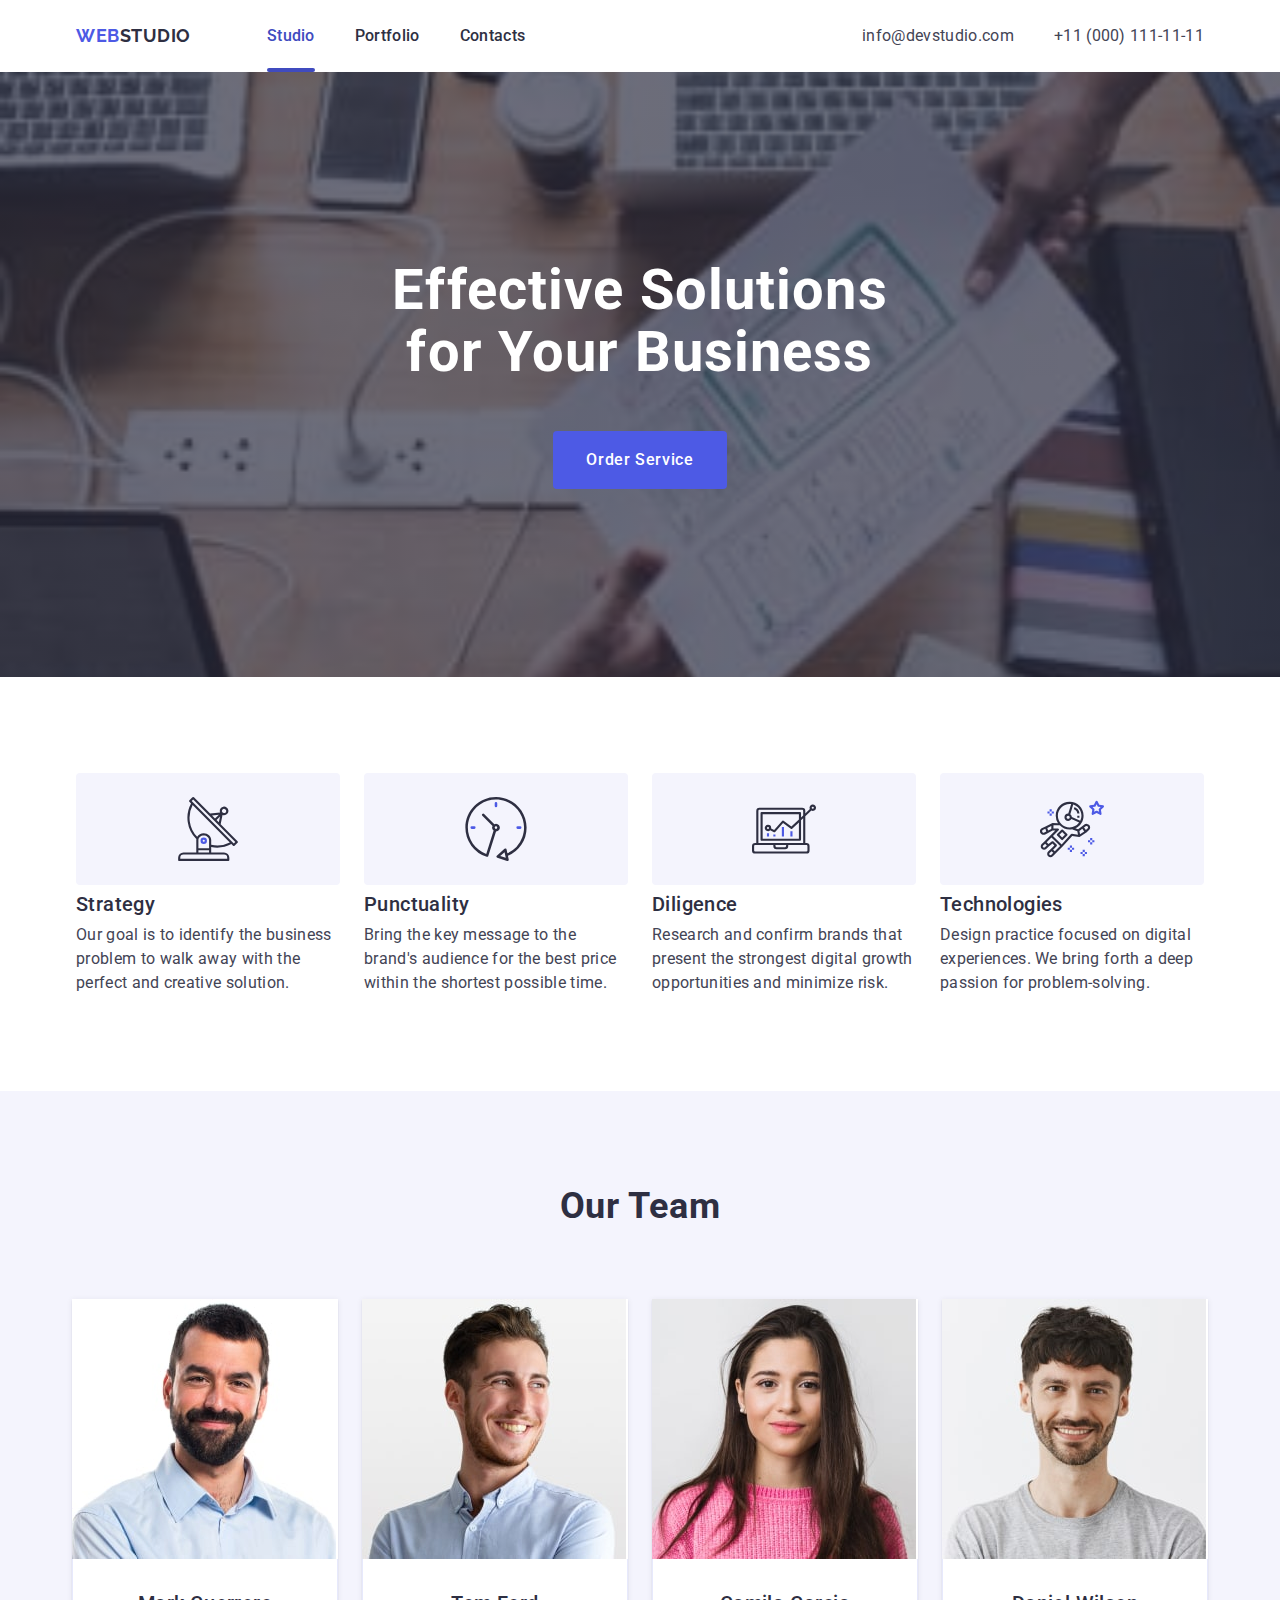
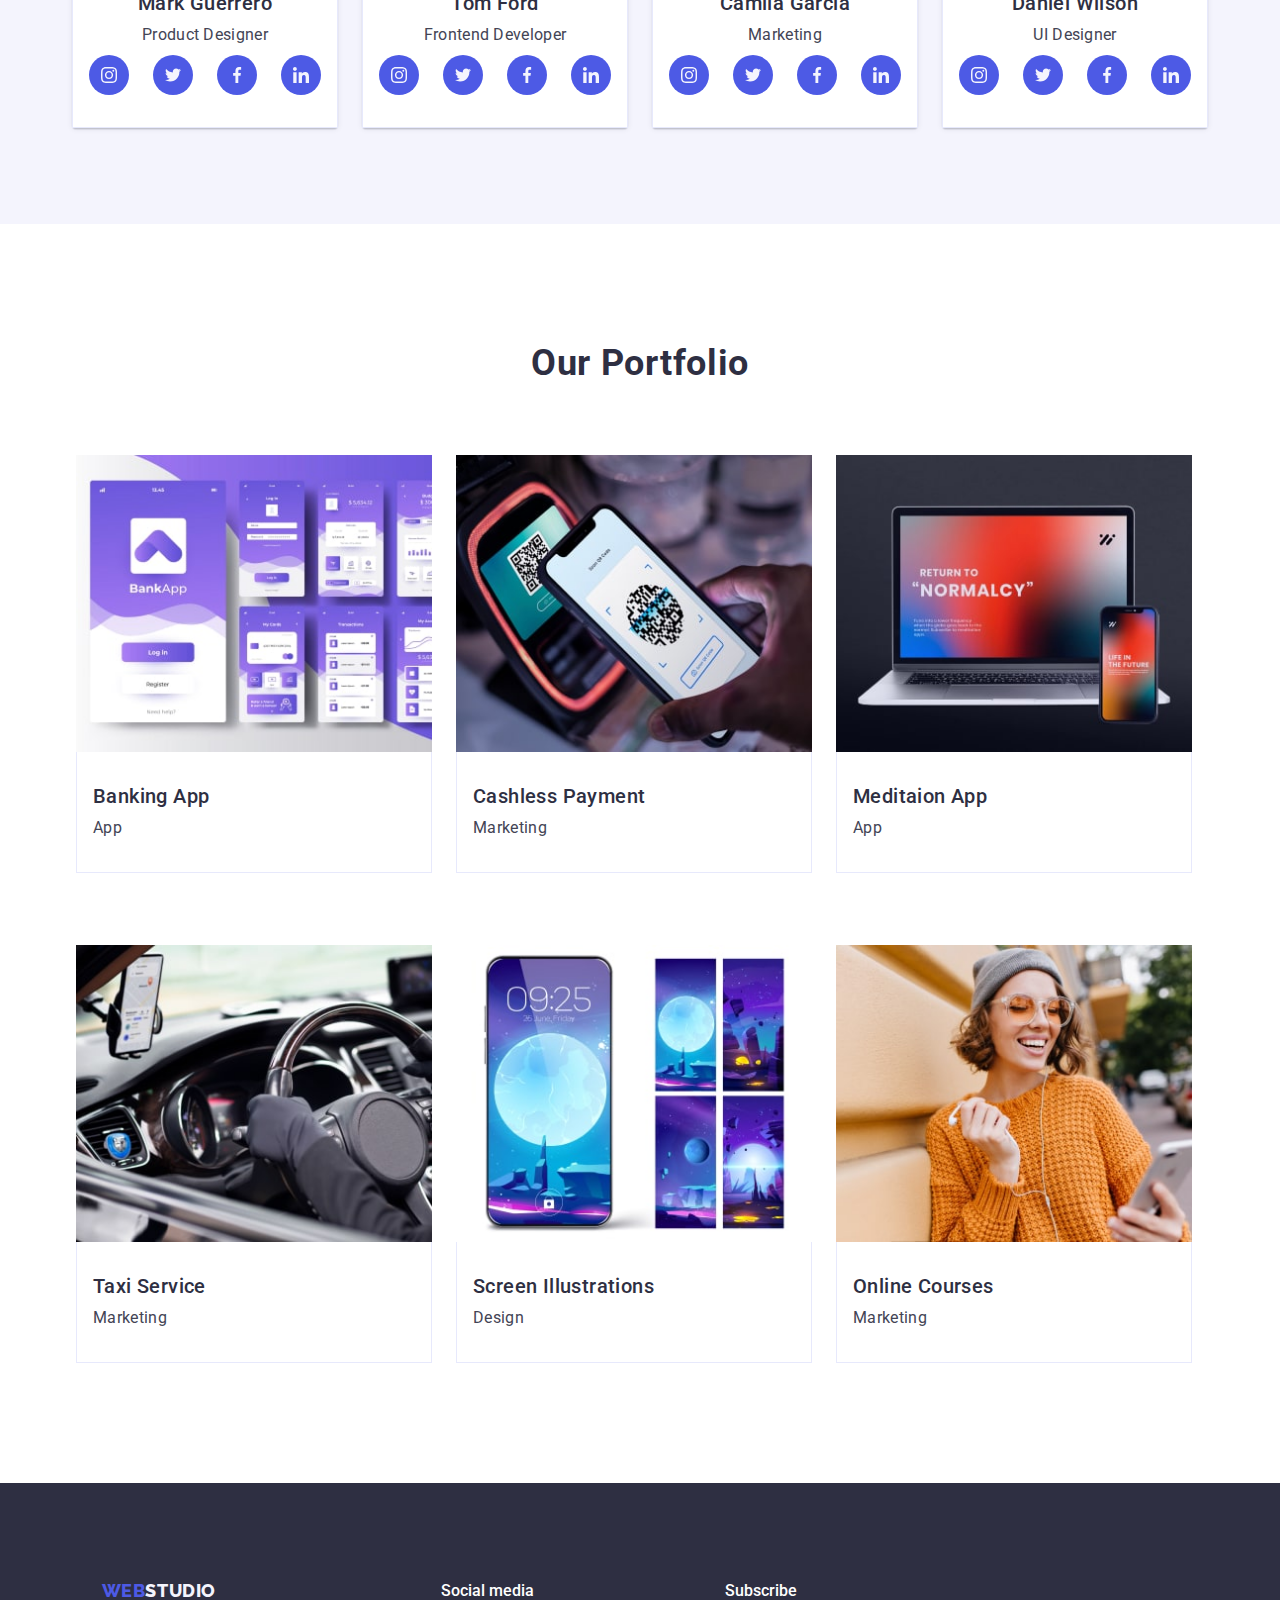
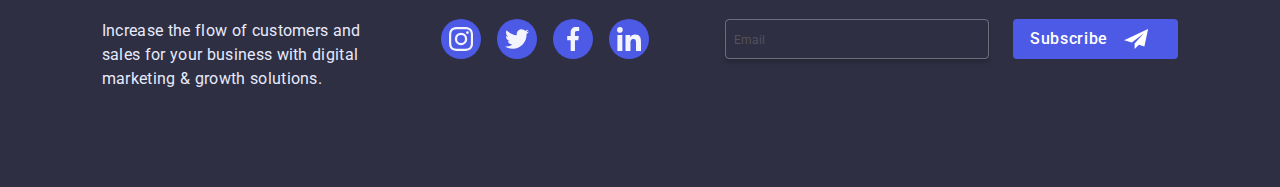
==== commit b3077e8d: "changes-add" ====
--- a/index.html
+++ b/index.html
@@ -34,7 +34,7 @@
           </ul>
         </nav>
         <address class="adress">
-          <ul class="adress-list list flexnav">
+          <ul class="adress-list list">
             <li>
               <a href="mailto:info@devstudio.com" class="adress-link link"
                 >info@devstudio.com</a
@@ -55,8 +55,8 @@
           </svg>
         </button>
       </div>
-      <div class="mob-men">
-        <div class="men-format">
+      <div class="mob-menu">
+        <div class="menu-format">
           <button type="button" class="menu-btn-x">
             <svg width="8" height="8">
               <use href="./images/modal.svg#icon-Vector-1-1"></use>
--- a/css/styles.css
+++ b/css/styles.css
@@ -79,7 +79,7 @@
   padding: 17px 0;
 }
 /*==========menu===mob===========*/
- .mob-men {
+ .mob-menu {
   display: flex;
   width: 100vw;
   height: 100vh;
@@ -92,18 +92,21 @@
   pointer-events: none;
   visibility: hidden;
 }
-.mob-men.is-open{opacity: 1;
+.mob-menu.is-open{opacity: 1;
 visibility: visible;
 pointer-events: auto;
 height: 100%;
-max-width: 320px;
+width: 100%;
 margin: 0 auto;
 
 }
 
 
 
-.men-format{display: flex;
+.menu-format{
+  max-width: 320px;
+  margin: 0 auto;
+  display: flex;
 flex-direction: column;
 justify-content: space-between;
 position: relative;
@@ -270,6 +273,7 @@
   margin-left: auto;
 }
 .adress-link {
+  font-size: 12px;
   font-style: normal;
   line-height: 1.16;
   letter-spacing: 0.02em;
@@ -282,7 +286,7 @@
   transition: color var(--time);
 }
 
-.adress-list {
+.adress-list {display: none;
   gap: 12px;
 }
 
@@ -778,11 +782,9 @@
   .adress-list {
     display: flex;
     flex-direction: column;
-    gap: 40px;
-  }
-ul.adress-list {
-  gap: 12px;
-}
+    gap: 12px;
+  }
+
   .flexnav {
     display: flex;
     gap: 40px;
@@ -790,7 +792,8 @@
 .nav-link.link.curent {
   position: relative;
 }
-.nav-link.link{display: block;}
+.nav-link.link{display: block;
+padding: 24px 0;}
 
 .nav-link.link.curent::after {
   content: "";
@@ -927,11 +930,14 @@
     flex-direction: row;
     gap: 40px;
   }
+  .adress-link{font-size: 16px;}
+
 .f-soc-logo{justify-content:space-around;}
   .feature-items .feauter-item-box {
     display: flex;
   }
-.title{font-size: 20px;}
+.title{font-size: 20px;
+font-weight: 500;}
 
 .main-text{font-weight: 400;}
 
